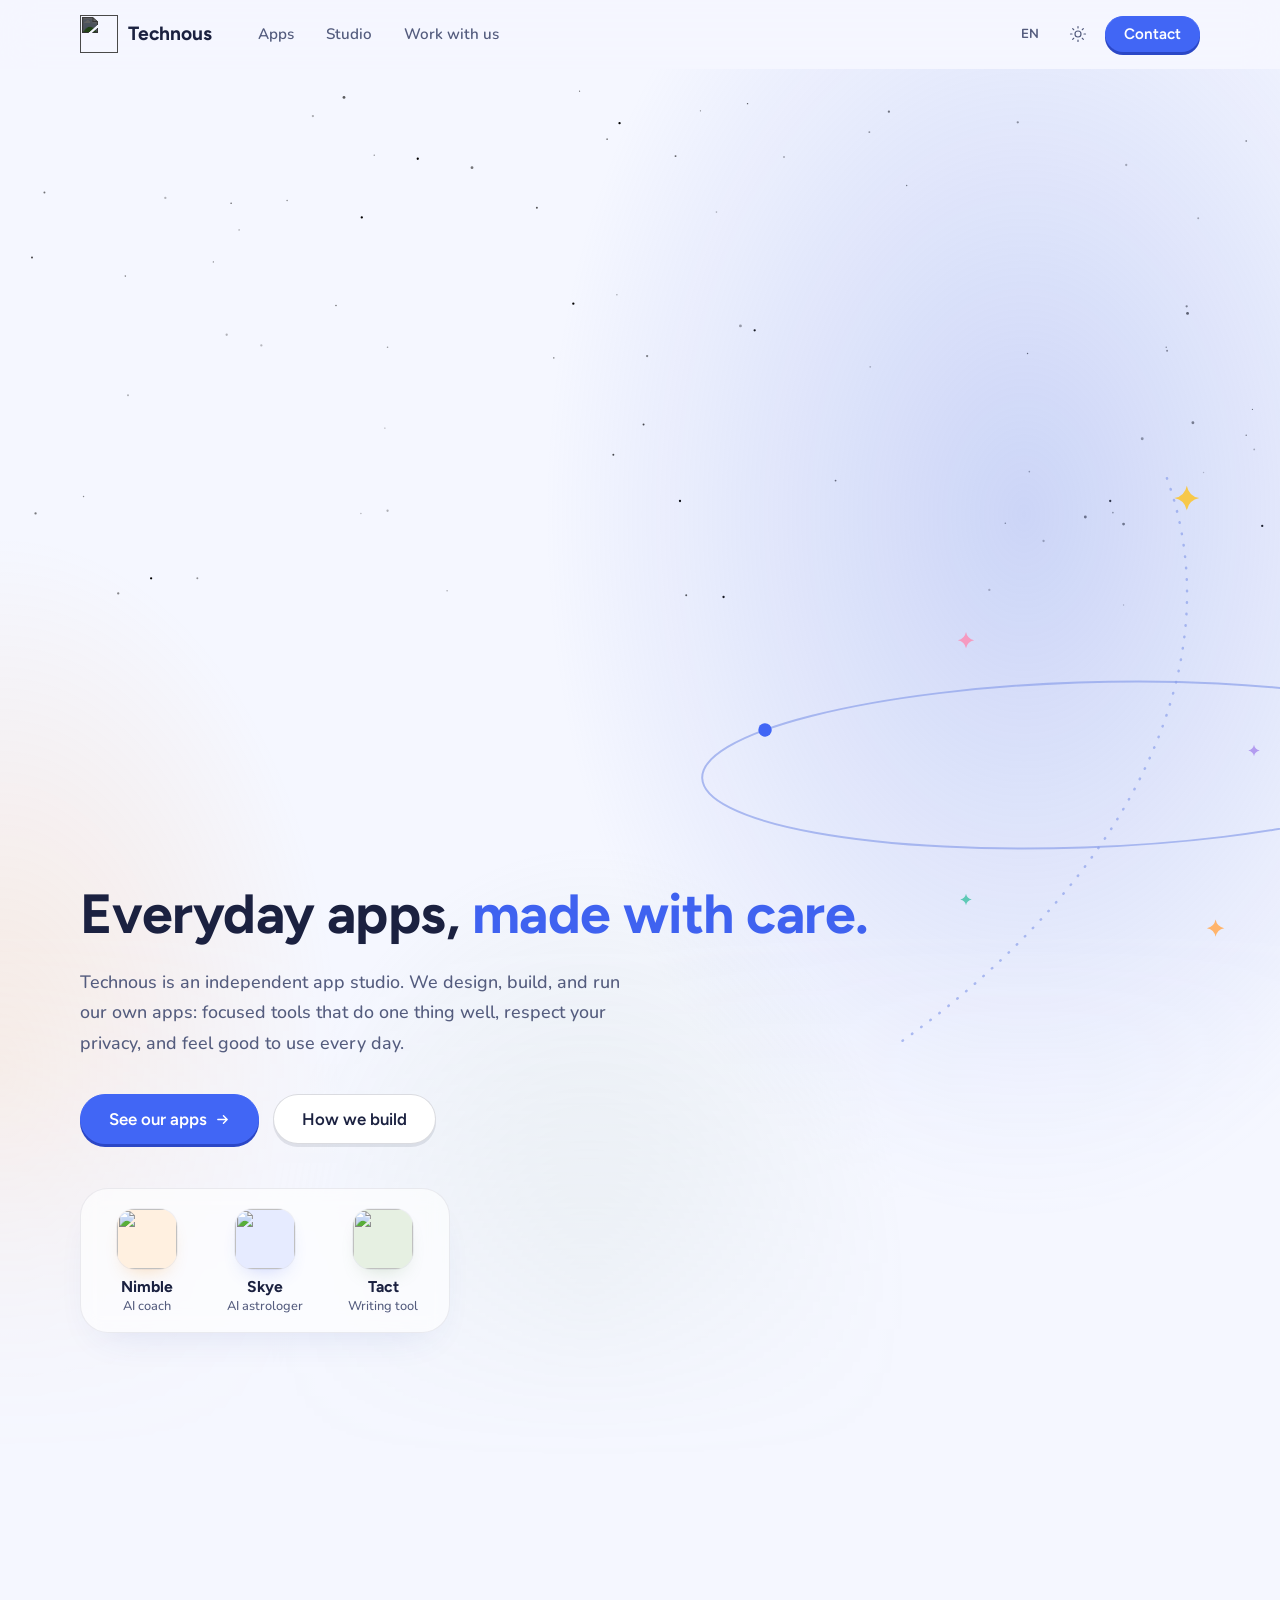
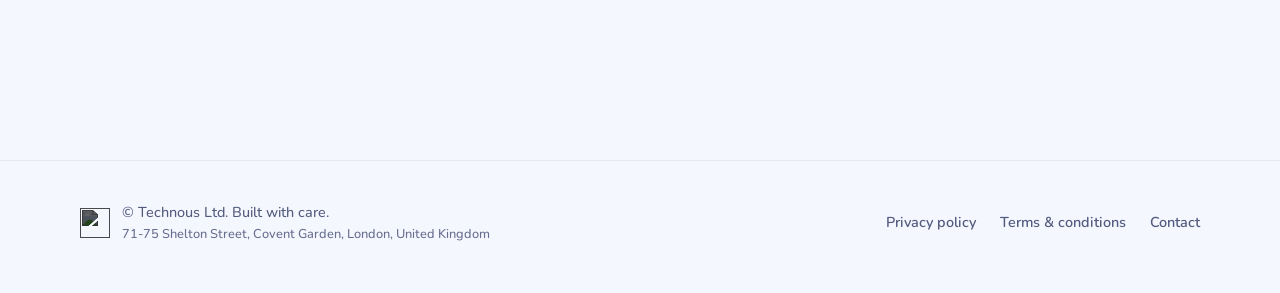
==== index.html @ ede32bae "version css and js links so browsers fetch new files" ====
<!doctype html>
<html lang="en">

<head>
  <meta charset="UTF-8">
  <meta name="viewport" content="width=device-width, initial-scale=1.0">
  <title>Technous · Independent app studio</title>
  <link rel="icon" type="image/png" href="assets/images/technous.png">
  <link rel="apple-touch-icon" href="assets/images/technous.png">

  <!-- SEO & Social Media -->
  <meta name="description" content="Technous is an independent app studio. We make Nimble, your morning coach, Tact, which helps you say it right, and Skye, your cosmic girl.">
  <meta name="theme-color" content="#f5f7ff" media="(prefers-color-scheme: light)">
  <meta name="theme-color" content="#0d1130" media="(prefers-color-scheme: dark)">
  <meta property="og:title" content="Technous · Independent app studio">
  <meta property="og:description" content="Technous is an independent app studio. We make Nimble, your morning coach, Tact, which helps you say it right, and Skye, your cosmic girl.">
  <meta property="og:image" content="https://technous.dev/assets/images/technous.png">
  <meta property="og:type" content="website">
  <meta name="twitter:card" content="summary_large_image">
  <meta name="twitter:image" content="https://technous.dev/assets/images/technous.png">

  <link rel="preload" as="image" href="assets/images/technous-mark.png" fetchpriority="high">
  <link rel="preconnect" href="https://fonts.googleapis.com">
  <link rel="preconnect" href="https://fonts.gstatic.com" crossorigin>
  <link href="https://fonts.googleapis.com/css2?family=Figtree:wght@500..700&family=Nunito:wght@400..800&display=swap" rel="stylesheet">
  <link rel="stylesheet" href="assets/css/styles.css?v=20261104-7">
  <script>
    // Apply a saved theme before paint so the page never flashes the wrong colours
    try { var t = localStorage.getItem('theme'); if (t) document.documentElement.setAttribute('data-theme', t); } catch (e) { }
  </script>
  <script type="application/ld+json">
  {
    "@context": "https://schema.org",
    "@type": "Organization",
    "name": "Technous",
    "url": "https://technous.dev",
    "logo": "https://technous.dev/assets/images/technous.png"
  }
  </script>
</head>

<body class="sky">
  <nav>
    <div class="nav-container">
      <a class="logo" href="/">
        <div class="logo-wrapper">
          <img src="assets/images/technous-mark.png" alt="" class="logo-mark-img" fetchpriority="high">
        </div> Technous
      </a>
      <ul class="nav-links">
        <li><a href="#apps" data-i18n="nav.apps">Apps</a></li>
        <li><a href="#studio" data-i18n="nav.studio">Studio</a></li>
        <li><a href="#work" data-i18n="nav.work">Work with us</a></li>
        <li class="mobile-only">
          <div class="lang-options" role="radiogroup" aria-label="Language">
            <button type="button" role="radio" aria-checked="false" data-lang="en">EN</button>
            <button type="button" role="radio" aria-checked="false" data-lang="tr">TR</button>
            <button type="button" role="radio" aria-checked="false" data-lang="de">DE</button>
          </div>
        </li>
        <li class="mobile-only"><a class="button primary" href="contact.html" data-i18n="nav.contact">Contact</a></li>
      </ul>
      <div class="nav-actions">
        <div class="lang-switch">
          <button class="lang-trigger" type="button" aria-haspopup="true" aria-expanded="false" aria-label="Change language">
            <span class="lang-current">EN</span>
          </button>
          <div class="lang-menu" role="radiogroup" aria-label="Language" hidden>
            <button type="button" role="radio" aria-checked="false" data-lang="en">English</button>
            <button type="button" role="radio" aria-checked="false" data-lang="tr">Türkçe</button>
            <button type="button" role="radio" aria-checked="false" data-lang="de">Deutsch</button>
          </div>
        </div>
        <button class="theme-toggle" type="button" aria-label="Switch between light and dark theme">
          <svg class="icon-sun" viewBox="0 0 24 24" fill="none" stroke="currentColor" stroke-width="1.6"
            stroke-linecap="round" stroke-linejoin="round" aria-hidden="true">
            <circle cx="12" cy="12" r="4"></circle>
            <path d="M12 2v2M12 20v2M4.9 4.9l1.4 1.4M17.7 17.7l1.4 1.4M2 12h2M20 12h2M4.9 19.1l1.4-1.4M17.7 6.3l1.4-1.4">
            </path>
          </svg>
          <svg class="icon-moon" viewBox="0 0 24 24" fill="none" stroke="currentColor" stroke-width="1.6"
            stroke-linecap="round" stroke-linejoin="round" aria-hidden="true">
            <path d="M20 14.5A8.5 8.5 0 0 1 9.5 4a7 7 0 1 0 10.5 10.5z"></path>
          </svg>
        </button>
        <a class="button primary" href="contact.html" data-i18n="nav.contact">Contact</a>
      </div>
      <button class="menu-toggle" aria-label="Toggle menu" aria-expanded="false">
        <span></span>
        <span></span>
        <span></span>
      </button>
    </div>
  </nav>

  <main>
    <section class="hero">
      <div class="hero-bg" aria-hidden="true"></div>
      <svg class="hero-stars" viewBox="0 0 1440 760" preserveAspectRatio="xMidYMid slice" aria-hidden="true">
        <circle class="tw" cx="470" cy="101" r="1.3" style="animation-delay: -4.9s"></circle>
        <circle cx="144" cy="367" r="1.1" opacity="0.29"></circle>
        <circle cx="604" cy="156" r="1.1" opacity="0.66"></circle>
        <circle cx="186" cy="145" r="1.3" opacity="0.28"></circle>
        <circle class="warm" cx="841" cy="39" r="0.8" opacity="0.68"></circle>
        <circle cx="421" cy="97" r="0.7" opacity="0.53"></circle>
        <circle cx="978" cy="71" r="1.1" opacity="0.44"></circle>
        <circle cx="788" cy="47" r="0.7" opacity="0.5"></circle>
        <circle class="tw" cx="765" cy="486" r="1.3" style="animation-delay: -2.7s"></circle>
        <circle cx="436" cy="497" r="1.3" opacity="0.29"></circle>
        <circle cx="436" cy="313" r="0.9" opacity="0.39"></circle>
        <circle class="cool" cx="1402" cy="81" r="1" opacity="0.42"></circle>
        <circle class="warm" cx="1335" cy="267" r="1.3" opacity="0.53"></circle>
        <circle cx="1131" cy="511" r="0.9" opacity="0.55"></circle>
        <circle class="cool" cx="833" cy="289" r="1.6" opacity="0.38"></circle>
        <circle cx="1000" cy="48" r="1.3" opacity="0.57"></circle>
        <circle class="tw" cx="1420" cy="514" r="1.3" style="animation-delay: -5.3s"></circle>
        <circle class="cool" cx="503" cy="587" r="0.9" opacity="0.31"></circle>
        <circle cx="94" cy="481" r="0.8" opacity="0.45"></circle>
        <circle cx="1312" cy="313" r="0.8" opacity="0.52"></circle>
        <circle cx="1264" cy="512" r="1.6" opacity="0.6"></circle>
        <circle cx="1411" cy="428" r="1" opacity="0.33"></circle>
        <circle class="warm" cx="260" cy="151" r="0.8" opacity="0.67"></circle>
        <circle cx="269" cy="181" r="0.8" opacity="0.43"></circle>
        <circle class="tw" cx="814" cy="594" r="1.3" style="animation-delay: -5.7s"></circle>
        <circle cx="940" cy="463" r="1" opacity="0.64"></circle>
        <circle cx="1252" cy="499" r="1" opacity="0.45"></circle>
        <circle class="warm" cx="694" cy="254" r="0.8" opacity="0.35"></circle>
        <circle class="cool" cx="240" cy="217" r="0.7" opacity="0.53"></circle>
        <circle class="warm" cx="772" cy="592" r="1.1" opacity="0.69"></circle>
        <circle cx="882" cy="99" r="0.9" opacity="0.55"></circle>
        <circle cx="683" cy="79" r="1" opacity="0.48"></circle>
        <circle class="tw" cx="697" cy="61" r="1.3" style="animation-delay: -4.4s"></circle>
        <circle class="warm" cx="690" cy="434" r="1.1" opacity="0.73"></circle>
        <circle cx="760" cy="98" r="1.1" opacity="0.63"></circle>
        <circle cx="433" cy="404" r="0.7" opacity="0.38"></circle>
        <circle cx="531" cy="111" r="1.6" opacity="0.52"></circle>
        <circle cx="724" cy="400" r="1.1" opacity="0.74"></circle>
        <circle cx="1221" cy="504" r="1.6" opacity="0.65"></circle>
        <circle class="warm" cx="294" cy="311" r="1.3" opacity="0.26"></circle>
        <circle class="tw" cx="407" cy="167" r="1.3" style="animation-delay: -2.1s"></circle>
        <circle cx="1158" cy="453" r="0.9" opacity="0.43"></circle>
        <circle cx="323" cy="148" r="0.8" opacity="0.49"></circle>
        <circle cx="1409" cy="383" r="0.7" opacity="0.58"></circle>
        <circle class="cool" cx="1145" cy="60" r="1.3" opacity="0.44"></circle>
        <circle cx="1020" cy="131" r="0.8" opacity="0.57"></circle>
        <circle cx="133" cy="590" r="1.3" opacity="0.45"></circle>
        <circle cx="1354" cy="454" r="0.8" opacity="0.26"></circle>
        <circle class="tw" cx="849" cy="294" r="1.3" style="animation-delay: -5.0s"></circle>
        <circle class="cool" cx="1402" cy="412" r="0.9" opacity="0.52"></circle>
        <circle cx="40" cy="500" r="1.3" opacity="0.51"></circle>
        <circle cx="1336" cy="275" r="1.6" opacity="0.69"></circle>
        <circle cx="50" cy="139" r="1.1" opacity="0.54"></circle>
        <circle class="warm" cx="378" cy="266" r="0.8" opacity="0.62"></circle>
        <circle cx="1285" cy="416" r="1.6" opacity="0.46"></circle>
        <circle class="cool" cx="1313" cy="317" r="1.1" opacity="0.51"></circle>
        <circle class="tw" cx="1249" cy="486" r="1.3" style="animation-delay: -4.8s"></circle>
        <circle class="cool" cx="255" cy="299" r="1.3" opacity="0.28"></circle>
        <circle cx="979" cy="335" r="1" opacity="0.3"></circle>
        <circle class="warm" cx="806" cy="161" r="0.9" opacity="0.3"></circle>
        <circle cx="652" cy="25" r="0.7" opacity="0.56"></circle>
        <circle cx="728" cy="323" r="1.3" opacity="0.5"></circle>
        <circle cx="1156" cy="320" r="0.8" opacity="0.69"></circle>
        <circle cx="1348" cy="168" r="1.1" opacity="0.35"></circle>
        <circle class="tw" cx="645" cy="264" r="1.3" style="animation-delay: -0.4s"></circle>
        <circle cx="352" cy="53" r="1.3" opacity="0.31"></circle>
        <circle cx="1113" cy="586" r="1.3" opacity="0.32"></circle>
        <circle cx="1264" cy="603" r="0.8" opacity="0.3"></circle>
        <circle cx="1267" cy="108" r="1.3" opacity="0.33"></circle>
        <circle cx="623" cy="325" r="0.9" opacity="0.43"></circle>
        <circle cx="141" cy="233" r="0.9" opacity="0.47"></circle>
        <circle cx="36" cy="212" r="1.1" opacity="0.73"></circle>
        <circle class="tw" cx="170" cy="573" r="1.3" style="animation-delay: -0.6s"></circle>
        <circle cx="387" cy="32" r="1.6" opacity="0.63"></circle>
        <circle cx="1174" cy="531" r="1.3" opacity="0.38"></circle>
        <circle cx="222" cy="573" r="1.1" opacity="0.41"></circle>
        <circle cx="406" cy="500" r="0.8" opacity="0.29"></circle>
        <circle cx="1342" cy="398" r="1.6" opacity="0.55"></circle>
      </svg>
      <svg class="hero-orbits" viewBox="0 0 800 600" aria-hidden="true">
        <g transform="rotate(-2 420 300)">
          <path id="orbit" d="M 25 300 A 395 86 0 1 0 815 300 A 395 86 0 1 0 25 300" opacity="0.7"></path>
          <circle r="9">
            <animateMotion dur="26s" begin="-10s" repeatCount="indefinite" rotate="auto">
              <mpath href="#orbit"></mpath>
            </animateMotion>
          </circle>
          <circle r="7">
            <animateMotion dur="26s" begin="-23s" repeatCount="indefinite">
              <mpath href="#orbit"></mpath>
            </animateMotion>
          </circle>
        </g>
        <path class="orbit-arc" d="M 505 -10 C 585 190, 470 420, 230 590" opacity="0.7"></path>
        <path class="sparkle yellow" transform="translate(530 22) scale(1.3)"
          d="M0 -10Q1.6 -1.6 10 0Q1.6 1.6 0 10Q-1.6 1.6 -10 0Q-1.6 -1.6 0 -10Z"></path>
        <path class="sparkle peach" transform="translate(560 470) scale(0.9)"
          d="M0 -10Q1.6 -1.6 10 0Q1.6 1.6 0 10Q-1.6 1.6 -10 0Q-1.6 -1.6 0 -10Z"></path>
        <path class="sparkle mint" transform="translate(300 440) scale(0.6)"
          d="M0 -10Q1.6 -1.6 10 0Q1.6 1.6 0 10Q-1.6 1.6 -10 0Q-1.6 -1.6 0 -10Z"></path>
        <path class="sparkle pink" transform="translate(300 170) scale(0.85)"
          d="M0 -10Q1.6 -1.6 10 0Q1.6 1.6 0 10Q-1.6 1.6 -10 0Q-1.6 -1.6 0 -10Z"></path>
        <path class="sparkle lilac" transform="translate(600 285) scale(0.6)"
          d="M0 -10Q1.6 -1.6 10 0Q1.6 1.6 0 10Q-1.6 1.6 -10 0Q-1.6 -1.6 0 -10Z"></path>
      </svg>
      <div class="hero-inner">
        <h1 data-i18n="hero.title" data-i18n-html>Everyday apps, <em>made with care.</em></h1>
        <p class="hero-description" data-i18n="hero.desc">Technous is an independent app studio. We design, build, and run our own apps:
          focused tools that do one thing well, respect your privacy, and feel good to use every day.</p>
        <div class="cta-buttons">
          <a class="button primary large" href="#apps"><span data-i18n="hero.apps">See our apps</span>
            <svg class="arrow" viewBox="0 0 16 16" fill="none" stroke="currentColor" stroke-width="1.5"
              stroke-linecap="round" stroke-linejoin="round" aria-hidden="true">
              <path d="M3 8h10M9 4l4 4-4 4"></path>
            </svg>
          </a>
          <a class="button secondary large" href="#studio" data-i18n="hero.studio">How we build</a>
        </div>
        <ul class="hero-apps" aria-label="Our apps">
          <li class="app-nimble">
            <a href="https://nimbleapp.co" target="_blank" rel="noopener">
              <img src="assets/images/nimble-logo.png" alt="" width="60" height="60">
              <span><strong>Nimble</strong> <span data-i18n="hero.apps.nimble">AI coach</span></span>
            </a>
          </li>
          <li class="app-skye">
            <a href="https://skyeapp.co" target="_blank" rel="noopener">
              <img src="assets/images/skye-logo.png" alt="" width="60" height="60">
              <span><strong>Skye</strong> <span data-i18n="hero.apps.skye">AI astrologer</span></span>
            </a>
          </li>
          <li class="app-tact">
            <a href="https://tactapp.co" target="_blank" rel="noopener">
              <img src="assets/images/tact-logo.png" alt="" width="60" height="60">
              <span><strong>Tact</strong> <span data-i18n="hero.apps.tact">Writing tool</span></span>
            </a>
          </li>
        </ul>
      </div>
    </section>

    <section id="apps" class="section fade-in">
      <svg class="star sage" width="16" height="16" viewBox="-10 -10 20 20" style="top: 96px; right: 6%; --s: 24px;" aria-hidden="true"><path d="M0 -10Q1.6 -1.6 10 0Q1.6 1.6 0 10Q-1.6 1.6 -10 0Q-1.6 -1.6 0 -10Z"></path></svg>
      <svg class="star deep" width="16" height="16" viewBox="-10 -10 20 20" style="top: 150px; right: 13%; --s: 13px;" aria-hidden="true"><path d="M0 -10Q1.6 -1.6 10 0Q1.6 1.6 0 10Q-1.6 1.6 -10 0Q-1.6 -1.6 0 -10Z"></path></svg>
      <div class="section-header single">
        <div>
          <div class="badge" data-i18n="apps.badge">Our apps</div>
          <h2 data-i18n="apps.title">Apps we build and use every day</h2>
        </div>
      </div>
      <div class="product-grid">
        <article class="product app-nimble scale-in stagger-1">
          <div class="product-head">
            <img src="assets/images/nimble-logo.png" alt="Nimble logo" width="64" height="64">
            <div>
              <h3>Nimble</h3>
              <span data-i18n="products.nimble.tagline">Your morning coach</span>
            </div>
          </div>
          <p data-i18n="products.nimble.desc">Pick one of four characters, Mira, Arden, Vexo, or Kai, and wake up to their voice with a fresh message
            built around your mood, goals, and habits.</p>
          <div class="store-badges">
            <a class="store-btn" href="https://nimbleapp.co" target="_blank" rel="noopener"
              aria-label="Visit nimbleapp.co">
              <svg viewBox="0 0 24 24" fill="none" stroke="currentColor" stroke-width="1.6" stroke-linecap="round"
                stroke-linejoin="round" aria-hidden="true">
                <circle cx="12" cy="12" r="10"></circle>
                <line x1="2" y1="12" x2="22" y2="12"></line>
                <path d="M12 2a15.3 15.3 0 0 1 4 10 15.3 15.3 0 0 1-4 10 15.3 15.3 0 0 1-4-10 15.3 15.3 0 0 1 4-10z">
                </path>
              </svg>
              <span class="store-btn-label"><strong>nimbleapp.co</strong></span>
            </a>
            <span class="store-btn disabled" aria-label="Nimble on the App Store, coming soon">
              <svg viewBox="0 0 24 24" fill="currentColor" aria-hidden="true">
                <path
                  d="M17.05 20.28c-.98.95-2.05.8-3.08.35-1.09-.46-2.09-.48-3.24 0-1.44.62-2.2.44-3.06-.35C2.79 15.25 3.51 7.59 9.05 7.31c1.35.07 2.29.74 3.08.8 1.18-.24 2.31-.93 3.57-.84 1.51.12 2.65.72 3.4 1.8-3.12 1.87-2.38 5.98.48 7.13-.57 1.5-1.31 2.99-2.54 4.09l.01-.01zM12.03 7.25c-.15-2.23 1.66-4.07 3.74-4.25.29 2.58-2.34 4.5-3.74 4.25z" />
              </svg>
              <span class="store-btn-label"><strong>App Store</strong></span>
              <span class="soon-tag" data-i18n="products.soon">Soon</span>
            </span>
          </div>
        </article>
        <article class="product app-skye scale-in stagger-2">
          <div class="product-head">
            <img src="assets/images/skye-logo.png" alt="Skye logo" width="64" height="64">
            <div>
              <h3>Skye</h3>
              <span data-i18n="products.skye.tagline">Your cosmic girl</span>
            </div>
          </div>
          <p data-i18n="products.skye.desc">Chat with Skye about your birth chart, today's sky, and tarot, anytime. She reads your stars and
            talks with you like a friend.</p>
          <div class="store-badges">
            <a class="store-btn" href="https://skyeapp.co" target="_blank" rel="noopener" aria-label="Visit skyeapp.co">
              <svg viewBox="0 0 24 24" fill="none" stroke="currentColor" stroke-width="1.6" stroke-linecap="round"
                stroke-linejoin="round" aria-hidden="true">
                <circle cx="12" cy="12" r="10"></circle>
                <line x1="2" y1="12" x2="22" y2="12"></line>
                <path d="M12 2a15.3 15.3 0 0 1 4 10 15.3 15.3 0 0 1-4 10 15.3 15.3 0 0 1-4-10 15.3 15.3 0 0 1 4-10z">
                </path>
              </svg>
              <span class="store-btn-label"><strong>skyeapp.co</strong></span>
            </a>
            <span class="store-btn disabled" aria-label="Skye on the App Store, coming soon">
              <svg viewBox="0 0 24 24" fill="currentColor" aria-hidden="true">
                <path
                  d="M17.05 20.28c-.98.95-2.05.8-3.08.35-1.09-.46-2.09-.48-3.24 0-1.44.62-2.2.44-3.06-.35C2.79 15.25 3.51 7.59 9.05 7.31c1.35.07 2.29.74 3.08.8 1.18-.24 2.31-.93 3.57-.84 1.51.12 2.65.72 3.4 1.8-3.12 1.87-2.38 5.98.48 7.13-.57 1.5-1.31 2.99-2.54 4.09l.01-.01zM12.03 7.25c-.15-2.23 1.66-4.07 3.74-4.25.29 2.58-2.34 4.5-3.74 4.25z" />
              </svg>
              <span class="store-btn-label"><strong>App Store</strong></span>
              <span class="soon-tag" data-i18n="products.soon">Soon</span>
            </span>
            <span class="store-btn disabled" aria-label="Skye on Google Play, coming soon">
              <svg viewBox="0 0 24 24" fill="currentColor" aria-hidden="true">
                <path
                  d="M3.6 2.3c-.36.38-.6.96-.6 1.72v15.96c0 .76.24 1.34.6 1.72l.06.05L12.5 12 3.66 2.25l-.06.05zM16.34 15.83l-2.96-2.96 2.96-2.96 3.5 1.99c1 .57 1 1.51 0 2.08l-3.5 1.85zM12.5 12l-9-9.7L14.59 8.5 12.5 12zm0 0L14.59 15.5 3.5 21.7 12.5 12z" />
              </svg>
              <span class="store-btn-label"><strong>Google Play</strong></span>
              <span class="soon-tag" data-i18n="products.soon">Soon</span>
            </span>
          </div>
        </article>
        <article class="product app-tact scale-in stagger-3">
          <div class="product-head">
            <img src="assets/images/tact-logo.png" alt="Tact logo" width="64" height="64">
            <div>
              <h3>Tact</h3>
              <span data-i18n="products.tact.tagline">Say it right, every time</span>
            </div>
          </div>
          <p data-i18n="products.tact.desc">Tact gives your messages the perfect tone and helps your AI prompts work harder. Private by design, your
            words are never saved.</p>
          <div class="store-badges">
            <a class="store-btn" href="https://tactapp.co" target="_blank" rel="noopener" aria-label="Visit tactapp.co">
              <svg viewBox="0 0 24 24" fill="none" stroke="currentColor" stroke-width="1.6" stroke-linecap="round"
                stroke-linejoin="round" aria-hidden="true">
                <circle cx="12" cy="12" r="10"></circle>
                <line x1="2" y1="12" x2="22" y2="12"></line>
                <path d="M12 2a15.3 15.3 0 0 1 4 10 15.3 15.3 0 0 1-4 10 15.3 15.3 0 0 1-4-10 15.3 15.3 0 0 1 4-10z">
                </path>
              </svg>
              <span class="store-btn-label"><strong>tactapp.co</strong></span>
            </a>
            <a class="store-btn" href="https://apps.apple.com/app/tact-say-it-better/id6758528413" target="_blank"
              rel="noopener" aria-label="Download Tact on the App Store">
              <svg viewBox="0 0 24 24" fill="currentColor" aria-hidden="true">
                <path
                  d="M17.05 20.28c-.98.95-2.05.8-3.08.35-1.09-.46-2.09-.48-3.24 0-1.44.62-2.2.44-3.06-.35C2.79 15.25 3.51 7.59 9.05 7.31c1.35.07 2.29.74 3.08.8 1.18-.24 2.31-.93 3.57-.84 1.51.12 2.65.72 3.4 1.8-3.12 1.87-2.38 5.98.48 7.13-.57 1.5-1.31 2.99-2.54 4.09l.01-.01zM12.03 7.25c-.15-2.23 1.66-4.07 3.74-4.25.29 2.58-2.34 4.5-3.74 4.25z" />
              </svg>
              <span class="store-btn-label"><strong>App Store</strong></span>
            </a>
            <a class="store-btn" href="https://play.google.com/store/apps/details?id=com.tactapp.app" target="_blank"
              rel="noopener" aria-label="Get Tact on Google Play">
              <svg viewBox="0 0 24 24" fill="currentColor" aria-hidden="true">
                <path
                  d="M3.6 2.3c-.36.38-.6.96-.6 1.72v15.96c0 .76.24 1.34.6 1.72l.06.05L12.5 12 3.66 2.25l-.06.05zM16.34 15.83l-2.96-2.96 2.96-2.96 3.5 1.99c1 .57 1 1.51 0 2.08l-3.5 1.85zM12.5 12l-9-9.7L14.59 8.5 12.5 12zm0 0L14.59 15.5 3.5 21.7 12.5 12z" />
              </svg>
              <span class="store-btn-label"><strong>Google Play</strong></span>
            </a>
            <a class="store-btn" href="https://chromewebstore.google.com/detail/tact/mecnmfdknhkdnibgkaeolmiihfgcchml"
              target="_blank" rel="noopener" aria-label="Add Tact to Chrome from the Chrome Web Store">
              <svg viewBox="0 0 24 24" fill="none" stroke="currentColor" stroke-width="1.6" stroke-linecap="round"
                stroke-linejoin="round" aria-hidden="true">
                <circle cx="12" cy="12" r="10"></circle>
                <circle cx="12" cy="12" r="4"></circle>
                <line x1="12" y1="2" x2="12" y2="8"></line>
                <line x1="3.6" y1="17" x2="8.5" y2="14.2"></line>
                <line x1="20.4" y1="17" x2="15.5" y2="14.2"></line>
              </svg>
              <span class="store-btn-label"><strong>Chrome</strong></span>
            </a>
            <a class="store-btn" href="https://marketplace.visualstudio.com/items?itemName=tact.tact-ide"
              target="_blank" rel="noopener" aria-label="Install Tact for VS Code from the Visual Studio Marketplace">
              <svg viewBox="0 0 24 24" fill="none" stroke="currentColor" stroke-width="1.6" stroke-linecap="round"
                stroke-linejoin="round" aria-hidden="true">
                <path d="M3 3h7l8 9-8 9H3l8-9L3 3z"></path>
                <line x1="18" y1="3" x2="18" y2="21"></line>
              </svg>
              <span class="store-btn-label"><strong>VS Code</strong></span>
            </a>
          </div>
        </article>
      </div>
    </section>

    <section id="studio" class="section fade-in">
      <svg class="star pink" width="16" height="16" viewBox="-10 -10 20 20" style="top: 92px; left: 44%; --s: 15px;" aria-hidden="true"><path d="M0 -10Q1.6 -1.6 10 0Q1.6 1.6 0 10Q-1.6 1.6 -10 0Q-1.6 -1.6 0 -10Z"></path></svg>
      <div class="section-header">
        <div>
          <div class="badge" data-i18n="studio.badge">Studio</div>
          <h2 data-i18n="studio.title">How we make apps</h2>
        </div>
        <p class="muted" data-i18n="studio.desc">We're a small, senior team building products we want to use ourselves. A few rules we
          don't bend:</p>
      </div>
      <div class="principles">
      <div class="feature scale-in stagger-1">
        <div class="icon">
          <svg viewBox="0 0 24 24" fill="none" stroke="currentColor" stroke-width="1.4" stroke-linecap="round"
            stroke-linejoin="round" aria-hidden="true">
            <circle cx="12" cy="12" r="3.8"></circle>
            <path d="M12 3v2M12 19v2M3 12h2M19 12h2M5.6 5.6l1.4 1.4M17 17l1.4 1.4M5.6 18.4 7 17M17 7l1.4-1.4"></path>
          </svg>
        </div>
        <h3 data-i18n="studio.1.title">Made for everyday moments</h3>
        <p data-i18n="studio.1.desc">Waking up, writing a message, checking your stars. We build for the small moments that happen every day.</p>
      </div>
      <div class="feature scale-in stagger-2">
        <div class="icon">
          <svg viewBox="0 0 24 24" fill="none" stroke="currentColor" stroke-width="1.4" stroke-linecap="round"
            stroke-linejoin="round" aria-hidden="true">
            <path d="M12 3 4.5 6v5.5c0 4.6 3.2 8.2 7.5 9.5 4.3-1.3 7.5-4.9 7.5-9.5V6L12 3z"></path>
            <path d="m9.5 12 1.8 1.8 3.4-3.6"></path>
          </svg>
        </div>
        <h3 data-i18n="studio.2.title">Private by design</h3>
        <p data-i18n="studio.2.desc">We collect only what an app needs to work, and we say plainly what that is.</p>
      </div>
      <div class="feature scale-in stagger-3">
        <div class="icon">
          <svg viewBox="0 0 24 24" fill="none" stroke="currentColor" stroke-width="1.4" stroke-linecap="round"
            stroke-linejoin="round" aria-hidden="true">
            <path d="M12 3v3M12 18v3M3 12h3M18 12h3"></path>
            <path d="M12 8.5 13.2 10.8 15.5 12 13.2 13.2 12 15.5 10.8 13.2 8.5 12 10.8 10.8z"></path>
          </svg>
        </div>
        <h3 data-i18n="studio.3.title">Sweat the details</h3>
        <p data-i18n="studio.3.desc">Motion, sound, and words tuned until they feel right, on every screen and in every language.</p>
      </div>
      <div class="feature scale-in stagger-4">
        <div class="icon">
          <svg viewBox="0 0 24 24" fill="none" stroke="currentColor" stroke-width="1.4" stroke-linecap="round"
            stroke-linejoin="round" aria-hidden="true">
            <path d="M20 11a8 8 0 1 0-2.3 5.7"></path>
            <path d="M20 5v6h-6"></path>
          </svg>
        </div>
        <h3 data-i18n="studio.4.title">Here for the long run</h3>
        <p data-i18n="studio.4.desc">We run what we ship. Updates, support, and fixes keep coming long after launch day.</p>
      </div>
      </div>
    </section>

    <section id="work" class="cta-band fade-in">
      <svg class="star yellow" width="16" height="16" viewBox="-10 -10 20 20" style="top: 44px; right: 52px; --s: 20px;" aria-hidden="true"><path d="M0 -10Q1.6 -1.6 10 0Q1.6 1.6 0 10Q-1.6 1.6 -10 0Q-1.6 -1.6 0 -10Z"></path></svg>
      <div class="cta-inner">
        <div>
          <div class="badge" data-i18n="work.badge">Work with us</div>
          <h2 data-i18n="work.title">We also partner on select projects</h2>
          <p class="muted" data-i18n="work.desc">Now and then we team up with companies building something we believe in, bringing the
            same product engineering, discovery, and cloud experience behind our own apps.</p>
          <div class="cta-buttons">
            <a class="button primary large" href="contact.html"><span data-i18n="work.reach">Tell us about it</span>
              <svg class="arrow" viewBox="0 0 16 16" fill="none" stroke="currentColor" stroke-width="1.5"
                stroke-linecap="round" stroke-linejoin="round" aria-hidden="true">
                <path d="M3 8h10M9 4l4 4-4 4"></path>
              </svg>
            </a>
          </div>
        </div>
        <div class="cta-image">
          <img src="assets/images/focused-dev.svg" alt="" loading="lazy">
        </div>
      </div>
    </section>
  </main>

  <footer>
    <div class="footer-inner">
      <div class="footer-brand">
        <div class="logo-wrapper">
          <img src="assets/images/technous-mark.png" alt="" class="logo-mark-img" loading="lazy">
        </div>
        <div>
          <span>© <span id="year"></span> <span data-i18n="footer.tagline">Technous Ltd. Built with care.</span></span>
          <span class="footer-address">71-75 Shelton Street, Covent Garden, London, United Kingdom</span>
        </div>
      </div>
      <ul class="footer-links">
        <li><a href="privacy.html" data-i18n="footer.privacy">Privacy policy</a></li>
        <li><a href="terms.html" data-i18n="footer.terms">Terms &amp; conditions</a></li>
        <li><a href="contact.html" data-i18n="footer.contact">Contact</a></li>
      </ul>
    </div>
  </footer>

  <script src="assets/js/i18n.js?v=20261104-3"></script>
  <script src="assets/js/site.js"></script>
</body>

</html>
---- assets/css/styles.css ----
/* ============================================================
   Technous — stylesheet
   Sky-white ground, friendly type, soft squishy shapes.
   Each app keeps its own colour: Nimble peach, Skye periwinkle, Tact sage.
   ============================================================ */

:root {
  --bg: #f5f7ff;
  --bg-elev: #ffffff;
  --band-bg: #e9edff;
  --line: rgba(27, 33, 64, 0.08);
  --line-strong: rgba(27, 33, 64, 0.16);
  --hover-bg: rgba(65, 102, 245, 0.07);
  --text: #1b2140;
  --muted: #545c7e;
  --faint: #676e8e;
  --soft-blue: #8ea2eb;
  --deep-blue: #4166f5;
  --ink-blue: #16255a;
  --accent: #3f62f0;
  --peach: #ffb46b;
  --sage: #8fbb86;
  --yellow: #f7c84a;
  --pink: #f59ac0;
  --lilac: #b39cf0;
  --mint: #5ec9b6;
  --btn-bg: #4166f5;
  --btn-bg-hover: #3557e8;
  --btn-lip: #2b47c6;
  --btn-text: #ffffff;
  --btn-2-bg: #ffffff;
  --chip-bg: #ffffff;
  --btn-2-lip: rgba(27, 33, 64, 0.1);
  --nav-bg: rgba(245, 247, 255, 0.78);
  --nav-bg-scrolled: rgba(245, 247, 255, 0.92);
  --shadow: rgba(52, 72, 160, 0.16);
  --logo-filter: brightness(0.38);
  --icon-filter: none;
  --hero-wash-1: rgba(142, 162, 235, 0.4);
  --hero-wash-2: rgba(255, 180, 107, 0.2);
  --hero-wash-3: rgba(151, 179, 147, 0.2);
  --band-wash: rgba(142, 162, 235, 0.45);
  --selection: rgba(142, 162, 235, 0.4);

  /* App colours: card ground and the readable ink on it */
  --nimble-tint: #fff0e0;
  --nimble-ink: #9a5100;
  --skye-tint: #e9edff;
  --skye-ink: #2d48c2;
  --tact-tint: #e8f1e5;
  --tact-ink: #42613c;

  --font-display: 'Figtree', 'Nunito', system-ui, -apple-system, sans-serif;
  --font-body: 'Nunito', system-ui, -apple-system, BlinkMacSystemFont, 'Segoe UI', sans-serif;
  --container: 1200px;
  --gutter: 40px;
  --radius-sm: 12px;
  --radius: 18px;
  --radius-lg: 28px;
  --radius-xl: 36px;
  --ease: cubic-bezier(0.4, 0, 0.2, 1);
  --bounce: cubic-bezier(0.34, 1.56, 0.64, 1);
  --transition: 220ms var(--ease);
  --transition-fast: 140ms var(--ease);
  font-family: var(--font-body);
  color-scheme: light dark;
}

/* Night-sky palette: follows the system unless the visitor picked a theme */
@media (prefers-color-scheme: dark) {
  :root:not([data-theme="light"]) {
    --bg: #0d1130;
    --bg-elev: #161b40;
    --band-bg: #141a42;
    --line: rgba(255, 255, 255, 0.08);
    --line-strong: rgba(255, 255, 255, 0.16);
    --hover-bg: rgba(142, 162, 235, 0.12);
    --text: #eef1ff;
    --muted: #a6adcf;
    --faint: #7a82a8;
    --accent: #93a6ff;
    --btn-bg: #4166f5;
    --btn-bg-hover: #3557e8;
    --btn-lip: #2f49c4;
    --btn-text: #ffffff;
    --btn-2-bg: #1d2350;
    --chip-bg: rgba(255, 255, 255, 0.08);
    --btn-2-lip: rgba(0, 0, 0, 0.35);
    --nav-bg: rgba(13, 17, 48, 0.74);
    --nav-bg-scrolled: rgba(13, 17, 48, 0.9);
    --shadow: rgba(0, 0, 0, 0.45);
    --logo-filter: brightness(1.7);
    --icon-filter: invert(1);
    --hero-wash-1: rgba(65, 102, 245, 0.34);
    --hero-wash-2: rgba(255, 150, 90, 0.1);
    --hero-wash-3: rgba(120, 90, 220, 0.18);
    --band-wash: rgba(65, 102, 245, 0.3);
    --selection: rgba(142, 162, 235, 0.35);
    --nimble-tint: #2a2240;
    --nimble-ink: #ffb767;
    --skye-tint: #1d2557;
    --skye-ink: #a9b8ff;
    --tact-tint: #1c2a3e;
    --tact-ink: #a9cda2;
  }
}

:root[data-theme="dark"] {
  --bg: #0d1130;
  --bg-elev: #161b40;
  --band-bg: #141a42;
  --line: rgba(255, 255, 255, 0.08);
  --line-strong: rgba(255, 255, 255, 0.16);
  --hover-bg: rgba(142, 162, 235, 0.12);
  --text: #eef1ff;
  --muted: #a6adcf;
  --faint: #7a82a8;
  --accent: #93a6ff;
  --btn-bg: #4166f5;
  --btn-bg-hover: #3557e8;
  --btn-lip: #2f49c4;
  --btn-text: #ffffff;
  --btn-2-bg: #1d2350;
  --chip-bg: rgba(255, 255, 255, 0.08);
  --btn-2-lip: rgba(0, 0, 0, 0.35);
  --nav-bg: rgba(13, 17, 48, 0.74);
  --nav-bg-scrolled: rgba(13, 17, 48, 0.9);
  --shadow: rgba(0, 0, 0, 0.45);
  --logo-filter: brightness(1.7);
  --icon-filter: invert(1);
  --hero-wash-1: rgba(65, 102, 245, 0.34);
  --hero-wash-2: rgba(255, 150, 90, 0.1);
  --hero-wash-3: rgba(120, 90, 220, 0.18);
  --band-wash: rgba(65, 102, 245, 0.3);
  --selection: rgba(142, 162, 235, 0.35);
  --nimble-tint: #2a2240;
  --nimble-ink: #ffb767;
  --skye-tint: #1d2557;
  --skye-ink: #a9b8ff;
  --tact-tint: #1c2a3e;
  --tact-ink: #a9cda2;
}

/* Per-app colour hooks, used by the hero dock and the app cards */
.app-nimble {
  --app-tile: #fff0e0;
  --app-tint: var(--nimble-tint);
  --app-ink: var(--nimble-ink);
  --app-glow: rgba(227, 122, 11, 0.3);
}

.app-skye {
  --app-tile: #e6ebff;
  --app-tint: var(--skye-tint);
  --app-ink: var(--skye-ink);
  --app-glow: rgba(65, 102, 245, 0.3);
}

.app-tact {
  --app-tile: #e6f0e2;
  --app-tint: var(--tact-tint);
  --app-ink: var(--tact-ink);
  --app-glow: rgba(110, 150, 104, 0.32);
}

* {
  box-sizing: border-box;
}

html {
  scroll-behavior: smooth;
  -webkit-font-smoothing: antialiased;
  -moz-osx-font-smoothing: grayscale;
  text-rendering: optimizeLegibility;
}

section[id] {
  scroll-margin-top: 68px;
}

body {
  margin: 0;
  background: var(--bg);
  color: var(--text);
  min-height: 100vh;
  line-height: 1.6;
  font-size: 16px;
  font-weight: 500;
  overflow-x: hidden;
}

h1,
h2,
h3,
h4 {
  font-family: var(--font-display);
  font-weight: 700;
  text-wrap: balance;
}

::selection {
  background: var(--selection);
  color: var(--text);
}

a {
  color: inherit;
}

a:focus-visible,
button:focus-visible,
input:focus-visible,
textarea:focus-visible {
  outline: 2.5px solid var(--accent);
  outline-offset: 3px;
}

/* Icons are black stroke SVGs */
.icon img,
.pill img,
.icon-circle img {
  opacity: 0.8;
  filter: var(--icon-filter);
}

.button img {
  filter: invert(1);
}

/* Give the illustrations a soft plate on dark ground */
.cta-image img,
.contact-header-image img {
  transition: opacity var(--transition);
}

:root[data-theme="dark"] .cta-image img,
:root[data-theme="dark"] .contact-header-image img {
  opacity: 0.92;
}

/* ------------------------------------------------------------
   Layout primitives
   ------------------------------------------------------------ */

.container {
  max-width: var(--container);
  margin: 0 auto;
  padding-inline: var(--gutter);
}

.section {
  position: relative;
  width: min(100% - var(--gutter) * 2, var(--container) - var(--gutter) * 2);
  margin: 0 auto;
  padding: 96px 0;
}

/* Little stars in the app colours, placed in empty corners of a section */
.star {
  position: absolute;
  width: var(--s, 16px);
  height: var(--s, 16px);
  fill: var(--soft-blue);
  pointer-events: none;
}

/* Star colours, shared by the hero sparkles and the section stars */
.star.peach,
.hero-orbits .sparkle.peach {
  fill: var(--peach);
}

.star.sage,
.hero-orbits .sparkle.sage {
  fill: var(--sage);
}

.star.deep,
.hero-orbits .sparkle.deep {
  fill: var(--deep-blue);
}

.star.yellow,
.hero-orbits .sparkle.yellow {
  fill: var(--yellow);
}

.star.pink,
.hero-orbits .sparkle.pink {
  fill: var(--pink);
}

.star.lilac,
.hero-orbits .sparkle.lilac {
  fill: var(--lilac);
}

.star.mint,
.hero-orbits .sparkle.mint {
  fill: var(--mint);
}

.section h2 {
  font-size: clamp(1.9rem, 3vw, 2.5rem);
  letter-spacing: -0.01em;
  line-height: 1.15;
  margin: 0 0 16px;
  max-width: 22ch;
}

.section .muted,
.muted {
  color: var(--muted);
  font-size: 1.04rem;
  line-height: 1.7;
  max-width: 56ch;
  margin: 0;
}

.section-header {
  display: grid;
  grid-template-columns: minmax(0, 1.1fr) minmax(0, 1fr);
  gap: 48px;
  align-items: end;
  margin-bottom: 56px;
}

.section-header .muted {
  padding-bottom: 6px;
}

.section-header.single {
  grid-template-columns: 1fr;
}

.section-header.single h2 {
  max-width: none;
}

/* Small label pill */
.badge {
  display: inline-block;
  font-size: 0.82rem;
  font-weight: 700;
  color: var(--accent);
  background: var(--hover-bg);
  border-radius: 999px;
  padding: 5px 14px;
  margin-bottom: 18px;
}

.badge.blue {
  color: var(--accent);
}

/* ------------------------------------------------------------
   Navigation
   ------------------------------------------------------------ */

nav {
  position: sticky;
  top: 0;
  z-index: 100;
  background: var(--nav-bg);
  backdrop-filter: blur(16px) saturate(160%);
  -webkit-backdrop-filter: blur(16px) saturate(160%);
  border-bottom: 1px solid transparent;
  transition: border-color var(--transition), background var(--transition);
}

nav.scrolled {
  border-bottom-color: var(--line);
  background: var(--nav-bg-scrolled);
}

.nav-container {
  max-width: var(--container);
  margin: 0 auto;
  padding: 0 var(--gutter);
  height: 68px;
  display: flex;
  align-items: center;
  gap: 32px;
}

.logo {
  display: inline-flex;
  align-items: center;
  gap: 10px;
  text-decoration: none;
  color: var(--text);
  font-family: var(--font-display);
  font-weight: 700;
  font-size: 1.2rem;
  flex-shrink: 0;
}

.logo-wrapper {
  width: 38px;
  height: 38px;
  display: grid;
  place-items: center;
  flex-shrink: 0;
}

.logo-mark-img {
  width: 100%;
  height: 100%;
  object-fit: contain;
  filter: var(--logo-filter);
  transition: transform 420ms var(--bounce);
}

.logo:hover .logo-mark-img {
  transform: rotate(-14deg) scale(1.06);
}

.nav-links {
  list-style: none;
  display: flex;
  gap: 4px;
  margin: 0;
  padding: 0;
  flex: 1;
}

.nav-links a {
  color: var(--muted);
  text-decoration: none;
  padding: 8px 14px;
  border-radius: 999px;
  font-size: 0.95rem;
  font-weight: 600;
  display: inline-flex;
  align-items: center;
  transition: color var(--transition-fast), background var(--transition-fast);
}

.nav-links a:hover,
.nav-links a:focus-visible,
.nav-links a.active {
  color: var(--text);
  background: var(--hover-bg);
}

.nav-links .mobile-only {
  display: none;
}

.nav-actions {
  display: flex;
  align-items: center;
  gap: 8px;
  margin-left: auto;
}

.nav-actions .button {
  padding: 8px 18px;
  font-size: 0.95rem;
}

.menu-toggle {
  display: none;
  flex-direction: column;
  gap: 5px;
  background: none;
  border: 0;
  cursor: pointer;
  padding: 10px;
  margin-left: auto;
  z-index: 1000;
}

.menu-toggle span {
  display: block;
  width: 22px;
  height: 2px;
  border-radius: 2px;
  background: var(--text);
  transition: transform var(--transition), opacity var(--transition);
}

/* ------------------------------------------------------------
   Buttons — soft pills with a little lip that presses down
   ------------------------------------------------------------ */

.button {
  display: inline-flex;
  align-items: center;
  justify-content: center;
  gap: 8px;
  padding: 11px 22px;
  border-radius: 999px;
  font-family: var(--font-display);
  font-size: 1rem;
  font-weight: 600;
  line-height: 1.2;
  text-decoration: none;
  cursor: pointer;
  border: 1.5px solid transparent;
  white-space: nowrap;
  transition: background var(--transition-fast), border-color var(--transition-fast), color var(--transition-fast),
    transform var(--transition-fast), box-shadow var(--transition-fast);
}

.button:active {
  transform: translateY(2px);
}

.button.primary {
  background: var(--btn-bg);
  color: var(--btn-text);
  border-color: var(--btn-bg);
  box-shadow: 0 3px 0 var(--btn-lip);
}

.button.primary:hover {
  background: var(--btn-bg-hover);
  border-color: var(--btn-bg-hover);
}

.button.primary:active {
  box-shadow: 0 1px 0 var(--btn-lip);
}

.button.secondary {
  background: var(--btn-2-bg);
  color: var(--text);
  border-color: var(--line-strong);
  box-shadow: 0 3px 0 var(--btn-2-lip);
}

.button.secondary:hover {
  border-color: var(--soft-blue);
}

.button.secondary:active {
  box-shadow: 0 1px 0 var(--btn-2-lip);
}

.button.accent {
  background: var(--deep-blue);
  color: #fff;
  border-color: var(--deep-blue);
}

.button.accent:hover {
  background: var(--accent);
  border-color: var(--accent);
}

/* Language switcher */
.lang-switch {
  position: relative;
}

.lang-trigger {
  height: 38px;
  min-width: 38px;
  padding: 0 10px;
  border-radius: 999px;
  border: 1px solid transparent;
  background: transparent;
  color: var(--muted);
  font: inherit;
  font-size: 0.82rem;
  font-weight: 700;
  letter-spacing: 0.04em;
  cursor: pointer;
  transition: color var(--transition-fast), background var(--transition-fast);
}

.lang-trigger:hover,
.lang-trigger[aria-expanded="true"] {
  color: var(--text);
  background: var(--hover-bg);
}

.lang-menu {
  position: absolute;
  top: calc(100% + 8px);
  right: 0;
  z-index: 20;
  display: flex;
  flex-direction: column;
  min-width: 132px;
  padding: 6px;
  border: 1px solid var(--line);
  border-radius: var(--radius);
  background: var(--bg-elev);
  box-shadow: 0 14px 32px -10px var(--shadow);
}

/* .lang-menu sets display:flex, which outranks the user-agent [hidden] rule,
   so the menu needs to opt back out explicitly when the JS closes it. */
.lang-menu[hidden] {
  display: none;
}

.lang-menu button {
  padding: 8px 12px;
  border: 0;
  border-radius: var(--radius-sm);
  background: transparent;
  color: var(--muted);
  font: inherit;
  font-size: 0.9rem;
  text-align: left;
  cursor: pointer;
  transition: color var(--transition-fast), background var(--transition-fast);
}

.lang-menu button:hover,
.lang-menu button:focus-visible {
  color: var(--text);
  background: var(--hover-bg);
}

.lang-menu button.is-active {
  color: var(--accent);
  font-weight: 700;
}

/* Inline language options inside the mobile nav */
.lang-options {
  display: flex;
  gap: 6px;
  width: 100%;
}

.lang-options button {
  flex: 1;
  padding: 10px 0;
  border: 1.5px solid var(--line-strong);
  border-radius: 999px;
  background: transparent;
  color: var(--muted);
  font: inherit;
  font-size: 0.82rem;
  font-weight: 700;
  letter-spacing: 0.04em;
  cursor: pointer;
  transition: color var(--transition-fast), background var(--transition-fast),
    border-color var(--transition-fast);
}

.lang-options button.is-active {
  color: var(--accent);
  border-color: var(--accent);
  background: var(--hover-bg);
}

/* Theme toggle */
.theme-toggle {
  width: 38px;
  height: 38px;
  border-radius: 999px;
  border: 1px solid transparent;
  background: transparent;
  color: var(--muted);
  cursor: pointer;
  display: inline-grid;
  place-items: center;
  padding: 0;
  transition: color var(--transition-fast), background var(--transition-fast);
}

.theme-toggle:hover {
  color: var(--text);
  background: var(--hover-bg);
}

.theme-toggle svg {
  width: 18px;
  height: 18px;
  transition: transform 420ms var(--bounce);
}

.theme-toggle:hover svg {
  transform: rotate(-20deg);
}

.theme-toggle .icon-moon {
  display: none;
}

:root[data-theme="dark"] .theme-toggle .icon-sun {
  display: none;
}

:root[data-theme="dark"] .theme-toggle .icon-moon {
  display: block;
}

@media (prefers-color-scheme: dark) {
  :root:not([data-theme="light"]) .theme-toggle .icon-sun {
    display: none;
  }

  :root:not([data-theme="light"]) .theme-toggle .icon-moon {
    display: block;
  }
}

.button .arrow {
  width: 15px;
  height: 15px;
  transition: transform var(--transition-fast);
}

.button:hover .arrow {
  transform: translateX(3px);
}

.button.large {
  padding: 14px 28px;
  font-size: 1.05rem;
}

.cta-buttons {
  display: flex;
  gap: 14px;
  flex-wrap: wrap;
  margin-top: 36px;
}

/* ------------------------------------------------------------
   Hero
   ------------------------------------------------------------ */

.hero {
  position: relative;
  overflow: hidden;
}

.hero-bg {
  position: absolute;
  inset: 0;
  pointer-events: none;
  background:
    radial-gradient(55% 75% at 80% 32%, var(--hero-wash-1), transparent 68%),
    radial-gradient(38% 55% at 0% 72%, var(--hero-wash-2), transparent 70%),
    radial-gradient(36% 46% at 46% 88%, var(--hero-wash-3), transparent 70%);
  /* Fade out at the bottom so the hero melts into the page instead of ending on an edge */
  -webkit-mask-image: linear-gradient(to bottom, #000 62%, transparent);
  mask-image: linear-gradient(to bottom, #000 62%, transparent);
}

.hero-orbits {
  position: absolute;
  right: -13%;
  top: 50%;
  width: min(60vw, 880px);
  height: auto;
  transform: translateY(-50%);
  pointer-events: none;
  opacity: 1;
}

.hero-orbits ellipse,
.hero-orbits path {
  fill: none;
  stroke: var(--soft-blue);
  stroke-width: 2;
  stroke-linecap: round;
  vector-effect: non-scaling-stroke;
}

/* The second line is a dotted trail, like the one behind Nimble's star */
.hero-orbits .orbit-arc {
  stroke-width: 2.5;
  stroke-dasharray: 0.5 11;
}

.hero-orbits circle {
  fill: var(--deep-blue);
}

.hero-orbits .sparkle {
  fill: var(--soft-blue);
  stroke: none;
}


.hero-inner {
  position: relative;
  max-width: var(--container);
  margin: 0 auto;
  padding: 132px var(--gutter) 128px;
}

.hero-inner h1 {
  font-size: clamp(2.4rem, 4.4vw, 3.45rem);
  color: var(--text);
  line-height: 1.08;
  letter-spacing: -0.01em;
  margin: 0 0 22px;
  opacity: 0;
  animation: rise-in 0.9s var(--ease) 0.05s forwards;
}

.hero-inner h1 em {
  font-style: normal;
  color: var(--accent);
}

.hero-description {
  color: var(--muted);
  font-size: 1.12rem;
  line-height: 1.7;
  max-width: 50ch;
  margin: 0;
  opacity: 0;
  animation: rise-in 0.9s var(--ease) 0.2s forwards;
}

.hero .cta-buttons {
  opacity: 0;
  animation: rise-in 0.9s var(--ease) 0.35s forwards;
}

/* App dock under the hero buttons: three app icons, like a phone home screen */
.hero-apps {
  display: inline-flex;
  gap: 6px;
  list-style: none;
  margin: 44px 0 0;
  padding: 10px;
  border-radius: var(--radius-lg);
  background: color-mix(in srgb, var(--bg-elev) 62%, transparent);
  border: 1px solid var(--line);
  backdrop-filter: blur(10px);
  -webkit-backdrop-filter: blur(10px);
  box-shadow: 0 18px 40px -22px var(--shadow);
  opacity: 0;
  animation: rise-in 0.9s var(--ease) 0.5s forwards;
}

.hero-apps a {
  display: flex;
  flex-direction: column;
  align-items: center;
  gap: 8px;
  width: 112px;
  padding: 10px 6px 8px;
  border-radius: var(--radius);
  color: var(--muted);
  font-size: 0.8rem;
  line-height: 1.3;
  text-align: center;
  text-decoration: none;
  transition: background var(--transition-fast);
}

.hero-apps a:hover {
  background: var(--hover-bg);
}

.hero-apps img {
  width: 60px;
  height: 60px;
  border-radius: 18px;
  display: block;
  background: var(--app-tile);
  box-shadow: 0 10px 20px -10px var(--app-glow), 0 0 0 1px rgba(27, 33, 64, 0.05);
  transition: transform 420ms var(--bounce);
}

.hero-apps a:hover img {
  transform: translateY(-4px) rotate(-6deg);
}

.hero-apps a > span {
  display: flex;
  flex-direction: column;
}

.hero-apps strong {
  color: var(--text);
  font-family: var(--font-display);
  font-size: 0.98rem;
  font-weight: 700;
}

@keyframes rise-in {
  from {
    opacity: 0;
    transform: translateY(14px);
  }

  to {
    opacity: 1;
    transform: translateY(0);
  }
}

@keyframes orbits-in {
  from {
    opacity: 0;
    transform: translateY(-50%) scale(0.96);
  }

  to {
    opacity: 1;
    transform: translateY(-50%) scale(1);
  }
}

/* Studio principles */
.principles {
  display: grid;
  grid-template-columns: repeat(4, minmax(0, 1fr));
  gap: 40px;
}

.feature .icon {
  width: 52px;
  height: 52px;
  padding: 13px;
  margin-bottom: 20px;
  border-radius: 16px;
  color: var(--skye-ink);
  background: var(--skye-tint);
  transition: transform 420ms var(--bounce);
}

.feature:nth-child(2) .icon {
  color: var(--tact-ink);
  background: var(--tact-tint);
}

.feature:nth-child(3) .icon {
  color: var(--nimble-ink);
  background: var(--nimble-tint);
}

.feature:hover .icon {
  transform: rotate(-8deg) scale(1.06);
}

.feature .icon svg {
  width: 100%;
  height: 100%;
}

.feature h3 {
  font-size: 1.1rem;
  margin: 0 0 8px;
}

.feature p {
  color: var(--muted);
  font-size: 0.97rem;
  line-height: 1.65;
  margin: 0;
}

.card {
  padding: 32px 28px 36px 0;
  margin-right: 28px;
  border-top: 1px solid transparent;
  margin-top: -1px;
  transition: border-color var(--transition), transform var(--transition);
}

.card:hover {
  border-top-color: var(--deep-blue);
  transform: translateY(-3px);
}

.card h3 {
  margin: 0 0 10px;
  font-size: 1.15rem;
}

.card p {
  color: var(--muted);
  font-size: 0.95rem;
  line-height: 1.65;
  margin: 0;
}

/* ------------------------------------------------------------
   Apps
   ------------------------------------------------------------ */

.product-grid {
  display: grid;
  grid-template-columns: repeat(3, minmax(0, 1fr));
  gap: 20px;
}

.product {
  border-radius: var(--radius-lg);
  padding: 32px;
  background: var(--app-tint, var(--bg-elev));
  display: flex;
  flex-direction: column;
  gap: 18px;
  transition: transform 320ms var(--bounce), box-shadow var(--transition);
}

.product:hover {
  transform: translateY(-4px);
  box-shadow: 0 22px 40px -24px var(--app-glow, var(--shadow));
}

.product-head {
  display: flex;
  align-items: center;
  gap: 16px;
}

.product-head img {
  width: 64px;
  height: 64px;
  border-radius: 19px;
  display: block;
  background: #ffffff;
  box-shadow: 0 10px 22px -12px var(--app-glow, var(--shadow));
  transition: transform 420ms var(--bounce);
}

.product:hover .product-head img {
  transform: rotate(-8deg) scale(1.06);
}

.product-head h3 {
  margin: 0;
  font-size: 1.55rem;
  line-height: 1.2;
}

.product-head span {
  display: block;
  color: var(--app-ink, var(--faint));
  font-size: 0.92rem;
  font-weight: 700;
  margin-top: 2px;
}

.product p {
  color: var(--muted);
  font-size: 0.99rem;
  line-height: 1.7;
  margin: 0;
  max-width: 52ch;
}

.store-badges {
  display: flex;
  flex-wrap: wrap;
  gap: 8px;
  margin-top: auto;
  padding-top: 10px;
}

.store-btn {
  position: relative;
  display: inline-flex;
  align-items: center;
  gap: 7px;
  padding: 8px 14px;
  border-radius: 999px;
  background: color-mix(in srgb, var(--bg-elev) 80%, transparent);
  color: var(--text);
  text-decoration: none;
  font-size: 0.86rem;
  font-weight: 700;
  transition: background var(--transition-fast), transform var(--transition-fast), box-shadow var(--transition-fast);
}

.store-btn:hover {
  background: var(--bg-elev);
  transform: translateY(-1px);
  box-shadow: 0 6px 14px -8px var(--app-glow, var(--shadow));
}

.store-btn svg {
  width: 16px;
  height: 16px;
  flex-shrink: 0;
  opacity: 0.85;
}

.store-btn-label {
  display: inline;
}

.store-btn-label small {
  display: none;
}

.store-btn-label strong {
  font-weight: 700;
}

.store-btn.disabled {
  color: var(--faint);
  background: transparent;
  box-shadow: inset 0 0 0 1.5px var(--line-strong);
  pointer-events: none;
}

.soon-tag {
  font-size: 0.72rem;
  font-weight: 700;
  color: var(--app-ink, var(--accent));
  background: var(--bg-elev);
  border-radius: 999px;
  padding: 1px 8px;
  margin-left: 2px;
}

/* ------------------------------------------------------------
   Work with us band — a rounded panel inside the page column
   ------------------------------------------------------------ */

.cta-band {
  position: relative;
  overflow: hidden;
  width: min(100% - var(--gutter) * 2, var(--container) - var(--gutter) * 2);
  margin: 0 auto 96px;
  border-radius: var(--radius-xl);
  background:
    radial-gradient(60% 110% at 100% 100%, var(--band-wash), transparent 70%),
    var(--band-bg);
}

.cta-inner {
  max-width: var(--container);
  margin: 0 auto;
  padding: 72px 64px;
  display: grid;
  grid-template-columns: minmax(0, 1.2fr) minmax(0, 1fr);
  gap: 48px;
  align-items: center;
}

.cta-inner h2 {
  font-size: clamp(1.9rem, 3.2vw, 2.6rem);
  letter-spacing: -0.01em;
  line-height: 1.15;
  margin: 0 0 16px;
  max-width: 18ch;
}

.cta-inner .badge {
  background: var(--chip-bg);
}

.cta-inner .cta-buttons {
  margin-top: 28px;
  justify-content: flex-start;
}

.cta-image {
  display: flex;
  justify-content: center;
}

.cta-image img {
  max-width: 100%;
  max-height: 300px;
  width: auto;
  height: auto;
}

/* ------------------------------------------------------------
   Footer
   ------------------------------------------------------------ */

footer {
  border-top: 1px solid var(--line);
}

.footer-inner {
  max-width: var(--container);
  margin: 0 auto;
  padding: 40px var(--gutter) 48px;
  display: flex;
  flex-wrap: wrap;
  justify-content: space-between;
  align-items: center;
  gap: 24px;
  color: var(--muted);
  font-size: 0.9rem;
}

.footer-brand {
  display: flex;
  align-items: center;
  gap: 12px;
}

.footer-brand .logo-wrapper {
  width: 30px;
  height: 30px;
}

.footer-brand > div > span {
  display: block;
}

.footer-address {
  font-size: 0.8rem;
  color: var(--faint);
}

.footer-links {
  display: flex;
  gap: 24px;
  list-style: none;
  margin: 0;
  padding: 0;
}

.footer-links a {
  color: var(--muted);
  font-weight: 600;
  text-decoration: none;
  transition: color var(--transition-fast);
}

.footer-links a:hover {
  color: var(--accent);
}

/* ------------------------------------------------------------
   Pills (contact page details)
   ------------------------------------------------------------ */

.pill-group {
  display: flex;
  flex-wrap: wrap;
  gap: 8px;
  margin: 20px 0;
}

.pill {
  padding: 8px 14px;
  border-radius: 999px;
  background: var(--chip-bg);
  color: var(--text);
  font-size: 0.88rem;
  font-weight: 600;
  display: inline-flex;
  gap: 8px;
  align-items: center;
  text-decoration: none;
}

.pill img {
  width: 14px;
  height: 14px;
}

/* ------------------------------------------------------------
   Contact page
   ------------------------------------------------------------ */

.contact-header {
  display: grid;
  grid-template-columns: minmax(0, 1.2fr) minmax(0, 0.8fr);
  gap: 48px;
  align-items: center;
  margin-bottom: 56px;
}

.contact-header-text {
  max-width: 60ch;
}

.contact-header-image {
  display: flex;
  justify-content: center;
}

.contact-header-image img {
  max-width: 100%;
  max-height: 240px;
  width: auto;
  height: auto;
}

.contact-header h1 {
  font-size: clamp(2.2rem, 3.8vw, 3rem);
  letter-spacing: -0.01em;
  line-height: 1.12;
  margin: 0 0 16px;
}

.contact-grid {
  display: grid;
  grid-template-columns: minmax(0, 1.2fr) minmax(0, 0.8fr);
  gap: 24px;
  align-items: start;
}

/* The form sits on a white sheet, the details on a soft blue one */
.contact-grid .card {
  margin: 0;
  padding: 36px;
  border: 0;
  border-radius: var(--radius-lg);
}

.contact-grid .card:hover {
  border-color: transparent;
  transform: none;
}

.form-card {
  background: var(--bg-elev);
  box-shadow: 0 24px 48px -32px var(--shadow);
}

.contact-info-card {
  background: var(--band-bg);
}

.contact-grid h3 {
  font-size: 1.3rem;
  margin: 0 0 24px;
}

.contact-info-card h3 {
  margin-bottom: 12px;
}

.contact-info-card h4 {
  font-size: 1.02rem;
  margin: 28px 0 10px;
}

.contact-info-card ul {
  margin: 0;
  padding-left: 18px;
  color: var(--muted);
  font-size: 0.95rem;
  line-height: 1.8;
}



.form-card form {
  display: grid;
  gap: 18px;
}

.form-card label {
  display: flex;
  flex-direction: column;
  gap: 8px;
}

.form-card label span {
  font-size: 0.9rem;
  font-weight: 700;
  color: var(--muted);
}

.input {
  padding: 12px 16px;
  border-radius: 14px;
  border: 1.5px solid var(--line-strong);
  background: var(--bg);
  color: var(--text);
  font-size: 0.98rem;
  font-family: inherit;
  font-weight: 500;
  transition: border-color var(--transition-fast), background var(--transition-fast), box-shadow var(--transition-fast);
}

.input::placeholder {
  color: var(--faint);
}

.input:focus {
  outline: none;
  border-color: var(--deep-blue);
  background: var(--bg-elev);
  box-shadow: 0 0 0 4px rgba(65, 102, 245, 0.16);
}

select.input {
  appearance: none;
  padding-right: 40px;
  background-image: url("data:image/svg+xml,%3Csvg xmlns='http://www.w3.org/2000/svg' viewBox='0 0 16 16' fill='none' stroke='%237d84a3' stroke-width='1.8' stroke-linecap='round' stroke-linejoin='round'%3E%3Cpath d='m4 6 4 4 4-4'/%3E%3C/svg%3E");
  background-repeat: no-repeat;
  background-position: right 16px center;
  background-size: 14px;
  cursor: pointer;
}

textarea.input {
  resize: vertical;
  min-height: 140px;
  line-height: 1.6;
}

.form-card .button {
  justify-self: start;
  margin-top: 4px;
}

#form-status {
  color: var(--accent);
  font-size: 0.92rem;
}

/* ------------------------------------------------------------
   Legal pages
   ------------------------------------------------------------ */

.legal-section {
  max-width: 760px;
  margin: 0 auto;
  padding: 72px var(--gutter) 96px;
  color: var(--muted);
  font-size: 0.98rem;
}

.legal-section h1 {
  font-size: clamp(2rem, 3.2vw, 2.6rem);
  letter-spacing: -0.01em;
  color: var(--text);
  text-transform: none;
  margin: 0 0 8px;
}

.legal-section h2,
.legal-section h3,
.legal-section h4 {
  color: var(--text);
  margin-top: 40px;
}

.legal-section h2 {
  font-size: 1.4rem;
}

.legal-section h3 {
  font-size: 1.15rem;
}

.legal-section strong {
  color: var(--text);
  font-weight: 700;
}

.legal-section a {
  color: var(--accent);
  text-decoration: underline;
  text-underline-offset: 3px;
}

.legal-section a:hover {
  color: var(--text);
}

.legal-section table {
  border-collapse: collapse;
  width: 100%;
  font-size: 0.92rem;
}

.legal-section th,
.legal-section td {
  border: 1px solid var(--line-strong);
  padding: 10px 12px;
  text-align: left;
  vertical-align: top;
}

/* ------------------------------------------------------------
   Scroll reveal (kept minimal)
   ------------------------------------------------------------ */

.fade-in {
  opacity: 0;
  transform: translateY(12px);
  transition: opacity 0.7s var(--ease), transform 0.7s var(--ease);
}

.fade-in.visible {
  opacity: 1;
  transform: none;
}

.scale-in {
  opacity: 0;
  transform: translateY(18px) scale(0.985);
  transition: opacity 0.7s var(--ease), transform 0.7s var(--ease);
}

.scale-in.visible {
  opacity: 1;
  transform: none;
}

.card.scale-in.visible:hover {
  transform: translateY(-3px);
}

.contact-grid .card.scale-in.visible:hover {
  transform: none;
}

.product.scale-in.visible:hover {
  transform: translateY(-4px);
}

.stagger-1 { transition-delay: 0.05s; }
.stagger-2 { transition-delay: 0.15s; }
.stagger-3 { transition-delay: 0.25s; }
.stagger-4 { transition-delay: 0.35s; }
.stagger-5 { transition-delay: 0.45s; }

/* ------------------------------------------------------------
   Responsive
   ------------------------------------------------------------ */

@media (max-width: 1100px) {

  .principles,
  .steps {
    grid-template-columns: repeat(2, minmax(0, 1fr));
  }

  .step {
    border-top: 1px solid var(--line);
  }

  .step:nth-child(2n) {
    margin-right: 0;
  }

  .hero-orbits {
    width: 70vw;
    opacity: 0.6;
  }
}

@media (max-width: 900px) {
  :root {
    --gutter: 24px;
  }

  .menu-toggle {
    display: flex;
  }

  .nav-actions .button,
  .nav-actions .lang-switch {
    display: none;
  }

  .nav-actions {
    margin-left: auto;
    gap: 4px;
  }

  .menu-toggle {
    margin-left: 0;
  }

  .nav-links {
    position: fixed;
    top: 0;
    right: -100%;
    width: min(320px, 85vw);
    height: 100vh;
    background: var(--bg-elev);
    box-shadow: -10px 0 40px var(--shadow);
    flex-direction: column;
    padding: 96px 24px 24px;
    gap: 4px;
    transition: right 0.4s var(--ease);
    z-index: 999;
    border-radius: var(--radius-lg) 0 0 var(--radius-lg);
  }

  .nav-links.active {
    right: 0;
  }

  .nav-links a {
    width: 100%;
    font-size: 1.05rem;
    padding: 14px 16px;
  }

  .nav-links .mobile-only {
    display: block;
    margin-top: 16px;
  }

  .nav-links .mobile-only .button {
    width: 100%;
    color: var(--btn-text);
  }

  .menu-toggle.active span:nth-child(1) {
    transform: translateY(7px) rotate(45deg);
  }

  .menu-toggle.active span:nth-child(2) {
    opacity: 0;
  }

  .menu-toggle.active span:nth-child(3) {
    transform: translateY(-7px) rotate(-45deg);
  }

  .hero-inner {
    padding: 88px var(--gutter) 96px;
  }

  .hero-orbits {
    width: 110vw;
    right: -40vw;
    top: 60%;
    opacity: 0.45;
  }

  .section {
    padding: 72px 0;
  }

  .section-header,
  .cta-inner,
  .contact-grid,
  .contact-header,
  .product-grid {
    grid-template-columns: 1fr;
    gap: 24px;
  }

  .product-grid {
    gap: 16px;
  }

  .cta-image img,
  .contact-header-image img {
    max-height: 200px;
  }

  .contact-header-image {
    order: -1;
  }

  .section-header {
    margin-bottom: 40px;
  }

  .cta-band {
    margin-bottom: 72px;
    border-radius: var(--radius-lg);
  }

  .cta-inner {
    padding: 48px 28px;
  }
}

@media (max-width: 600px) {

  .principles,
  .steps {
    grid-template-columns: 1fr;
  }

  .principles {
    gap: 32px;
  }

  .card,
  .step {
    margin-right: 0;
    padding-right: 0;
  }

  .hero-inner h1 {
    font-size: 2.35rem;
  }

  .cta-buttons {
    flex-direction: column;
  }

  .cta-buttons .button {
    width: 100%;
  }

  .hero-apps {
    display: flex;
    justify-content: space-between;
  }

  .hero-apps a {
    width: auto;
    flex: 1;
    min-width: 0;
  }

  .footer-inner {
    flex-direction: column;
    align-items: flex-start;
  }

  .footer-links {
    flex-wrap: wrap;
    gap: 16px;
  }

  .product {
    padding: 28px 22px;
  }

  .contact-grid .card {
    padding: 28px 22px;
  }

  .star {
    display: none;
  }
}


/* ------------------------------------------------------------
   Accessibility
   ------------------------------------------------------------ */

@media (prefers-reduced-motion: reduce) {

  *,
  *::before,
  *::after {
    animation-duration: 0.01ms !important;
    animation-delay: 0ms !important;
    animation-iteration-count: 1 !important;
    transition-duration: 0.01ms !important;
  }

  .fade-in,
  .scale-in {
    opacity: 1;
    transform: none;
  }
}

@media print {
  nav,
  .hero-bg,
  .hero-orbits,
  footer {
    display: none;
  }

  body {
    background: #fff;
    color: #000;
  }
}
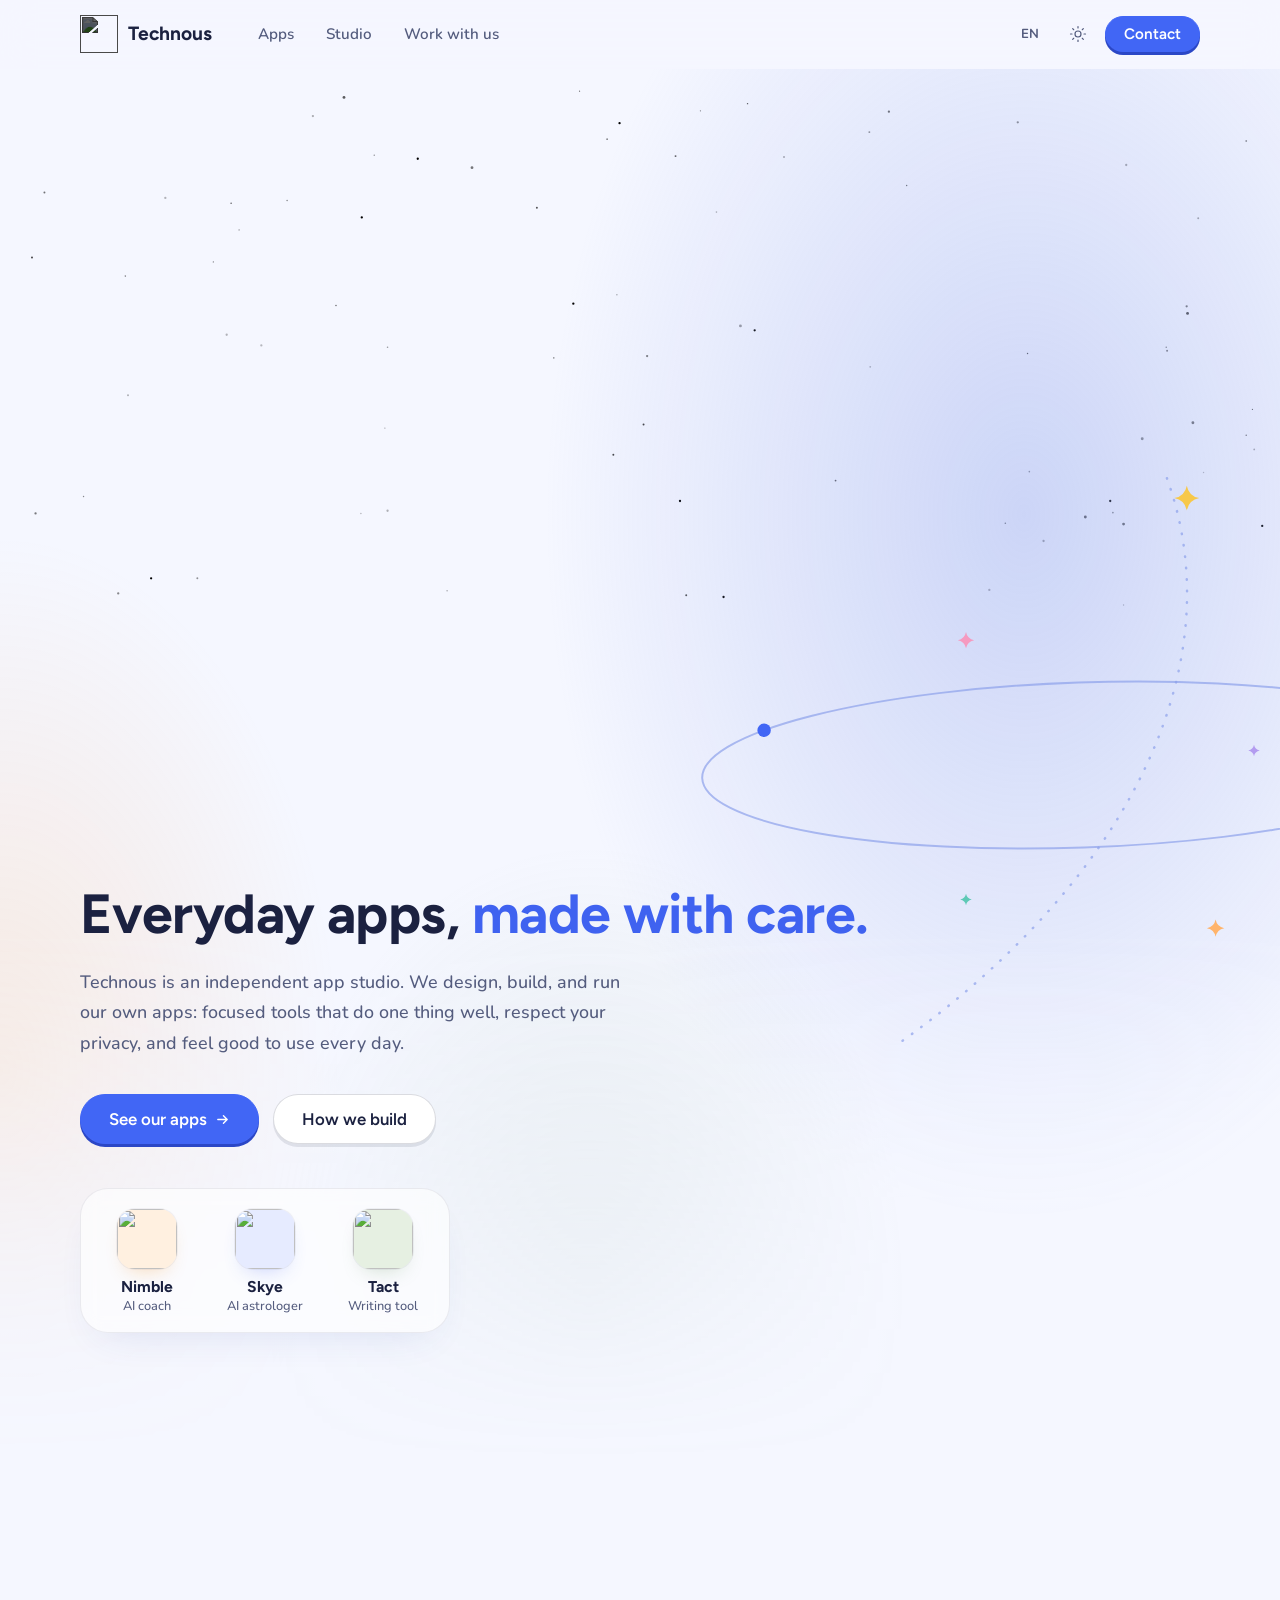
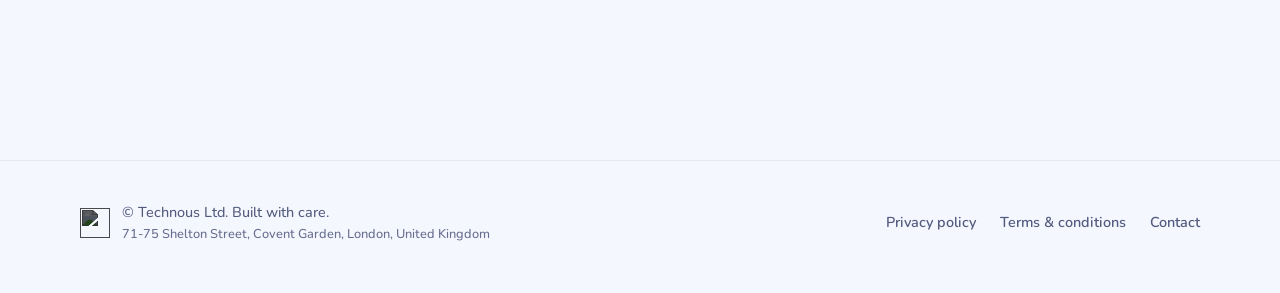
==== commit 03ee4be9: "footer: technous ltd" ====
--- a/index.html
+++ b/index.html
@@ -23,7 +23,7 @@
   <link rel="preconnect" href="https://fonts.googleapis.com">
   <link rel="preconnect" href="https://fonts.gstatic.com" crossorigin>
   <link href="https://fonts.googleapis.com/css2?family=Figtree:wght@500..700&family=Nunito:wght@400..800&display=swap" rel="stylesheet">
-  <link rel="stylesheet" href="assets/css/styles.css?v=20261104-7">
+  <link rel="stylesheet" href="assets/css/styles.css">
   <script>
     // Apply a saved theme before paint so the page never flashes the wrong colours
     try { var t = localStorage.getItem('theme'); if (t) document.documentElement.setAttribute('data-theme', t); } catch (e) { }
@@ -483,7 +483,7 @@
     </div>
   </footer>
 
-  <script src="assets/js/i18n.js?v=20261104-3"></script>
+  <script src="assets/js/i18n.js"></script>
   <script src="assets/js/site.js"></script>
 </body>
 
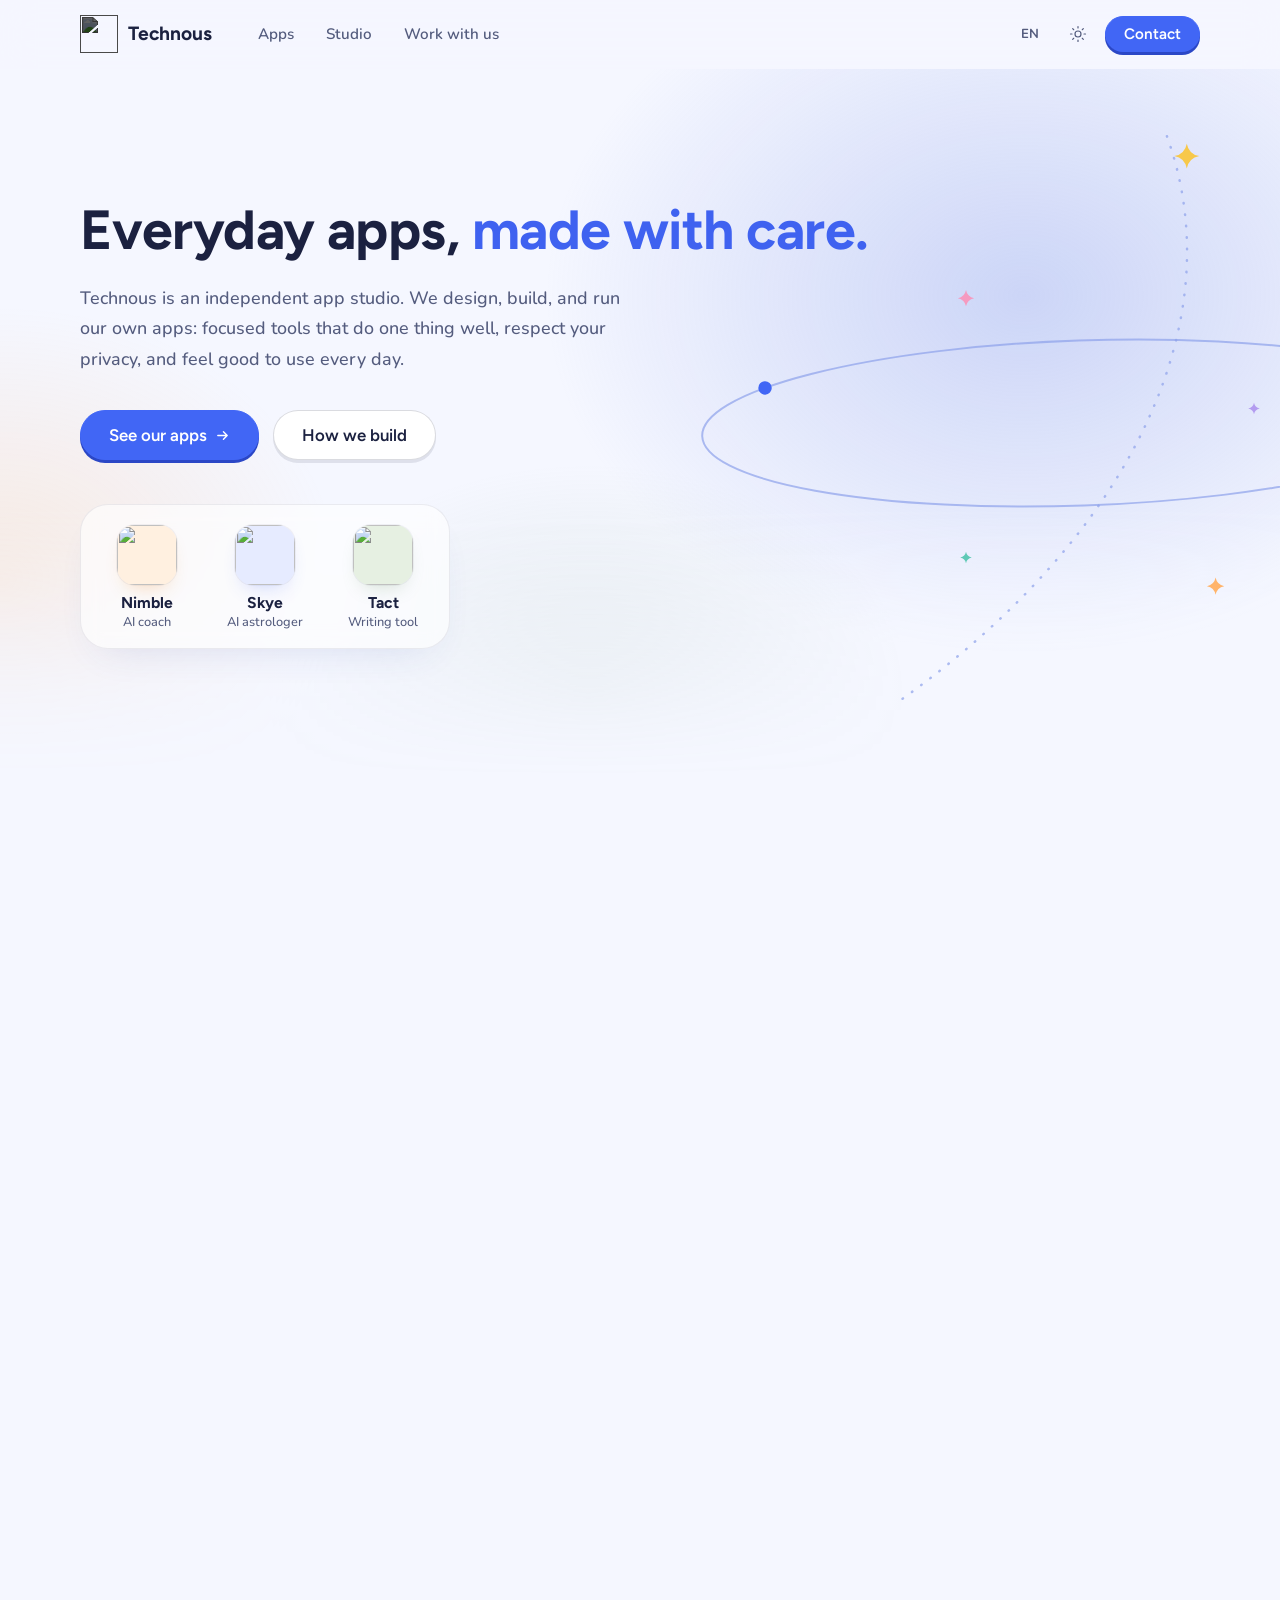
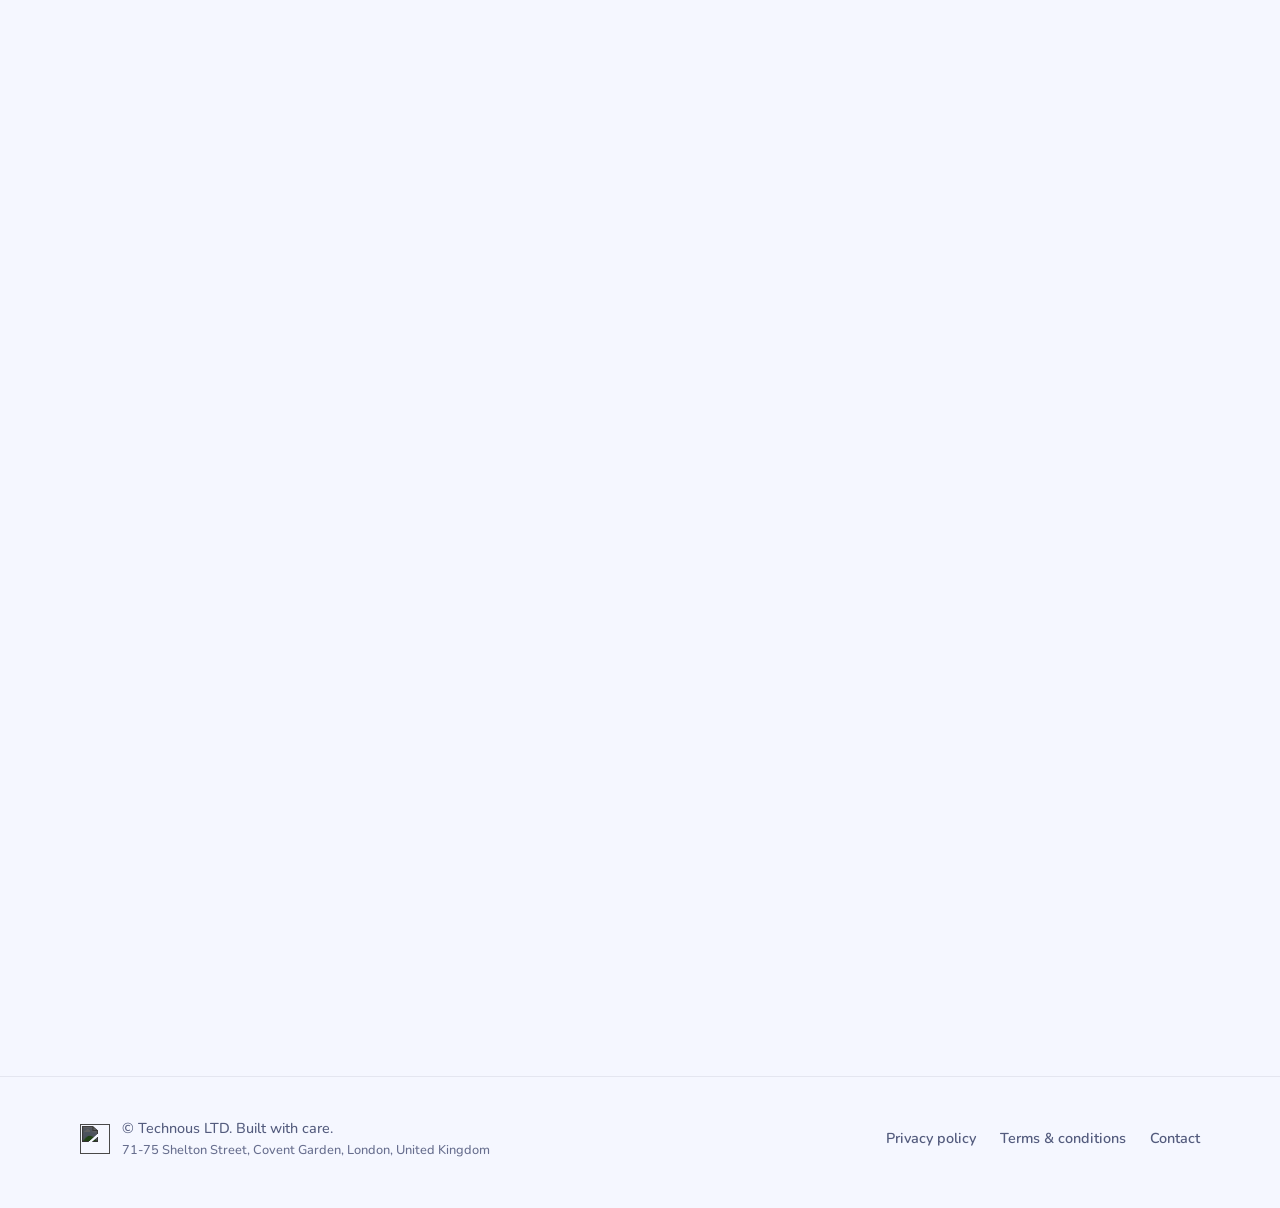
==== commit 27220956: "night sky in dark mode, dock-coloured orbit dots" ====
--- a/index.html
+++ b/index.html
@@ -471,7 +471,7 @@
           <img src="assets/images/technous-mark.png" alt="" class="logo-mark-img" loading="lazy">
         </div>
         <div>
-          <span>© <span id="year"></span> <span data-i18n="footer.tagline">Technous Ltd. Built with care.</span></span>
+          <span>© <span id="year"></span> <span data-i18n="footer.tagline">Technous LTD. Built with care.</span></span>
           <span class="footer-address">71-75 Shelton Street, Covent Garden, London, United Kingdom</span>
         </div>
       </div>
--- a/assets/css/styles.css
+++ b/assets/css/styles.css
@@ -729,8 +729,90 @@
    ------------------------------------------------------------ */
 
 .hero {
+  --orbit-dot: var(--deep-blue);
   position: relative;
   overflow: hidden;
+}
+
+/* Pointing at an app in the dock paints the orbit dots in that app's colour */
+.hero:has(.app-nimble a:hover, .app-nimble a:focus-visible) {
+  --orbit-dot: #f39233;
+}
+
+.hero:has(.app-skye a:hover, .app-skye a:focus-visible) {
+  --orbit-dot: #8ea2eb;
+}
+
+.hero:has(.app-tact a:hover, .app-tact a:focus-visible) {
+  --orbit-dot: #74a96b;
+}
+
+/* Night sky: tiny stars behind the hero, dark mode only */
+.hero-stars {
+  position: absolute;
+  inset: 0;
+  width: 100%;
+  height: 100%;
+  display: none;
+  pointer-events: none;
+  -webkit-mask-image: linear-gradient(to bottom, #000 55%, transparent);
+  mask-image: linear-gradient(to bottom, #000 55%, transparent);
+}
+
+.hero-stars circle {
+  fill: #e9edff;
+}
+
+.hero-stars .warm {
+  fill: var(--peach);
+}
+
+.hero-stars .cool {
+  fill: var(--lilac);
+}
+
+.hero-stars .tw {
+  animation: twinkle 4.5s ease-in-out infinite alternate;
+}
+
+:root[data-theme="dark"] .hero-stars {
+  display: block;
+}
+
+@media (prefers-color-scheme: dark) {
+  :root:not([data-theme="light"]) .hero-stars {
+    display: block;
+  }
+}
+
+@keyframes twinkle {
+  from {
+    opacity: 0.15;
+  }
+
+  to {
+    opacity: 0.95;
+  }
+}
+
+/* The same night sky continues behind the rest of the page (dark mode only).
+   .sky on the home page, .sky.sky-soft on the contact page for a quieter version. */
+:root[data-theme="dark"] body.sky {
+  background: url("../images/night-sky.svg") top center / 1200px 1000px repeat, var(--bg);
+}
+
+:root[data-theme="dark"] body.sky-soft {
+  background-image: url("../images/night-sky-soft.svg");
+}
+
+@media (prefers-color-scheme: dark) {
+  :root:not([data-theme="light"]) body.sky {
+    background: url("../images/night-sky.svg") top center / 1200px 1000px repeat, var(--bg);
+  }
+
+  :root:not([data-theme="light"]) body.sky-soft {
+    background-image: url("../images/night-sky-soft.svg");
+  }
 }
 
 .hero-bg {
@@ -773,7 +855,7 @@
 }
 
 .hero-orbits circle {
-  fill: var(--deep-blue);
+  fill: var(--orbit-dot);
 }
 
 .hero-orbits .sparkle {
@@ -1753,6 +1835,7 @@
 @media print {
   nav,
   .hero-bg,
+  .hero-stars,
   .hero-orbits,
   footer {
     display: none;
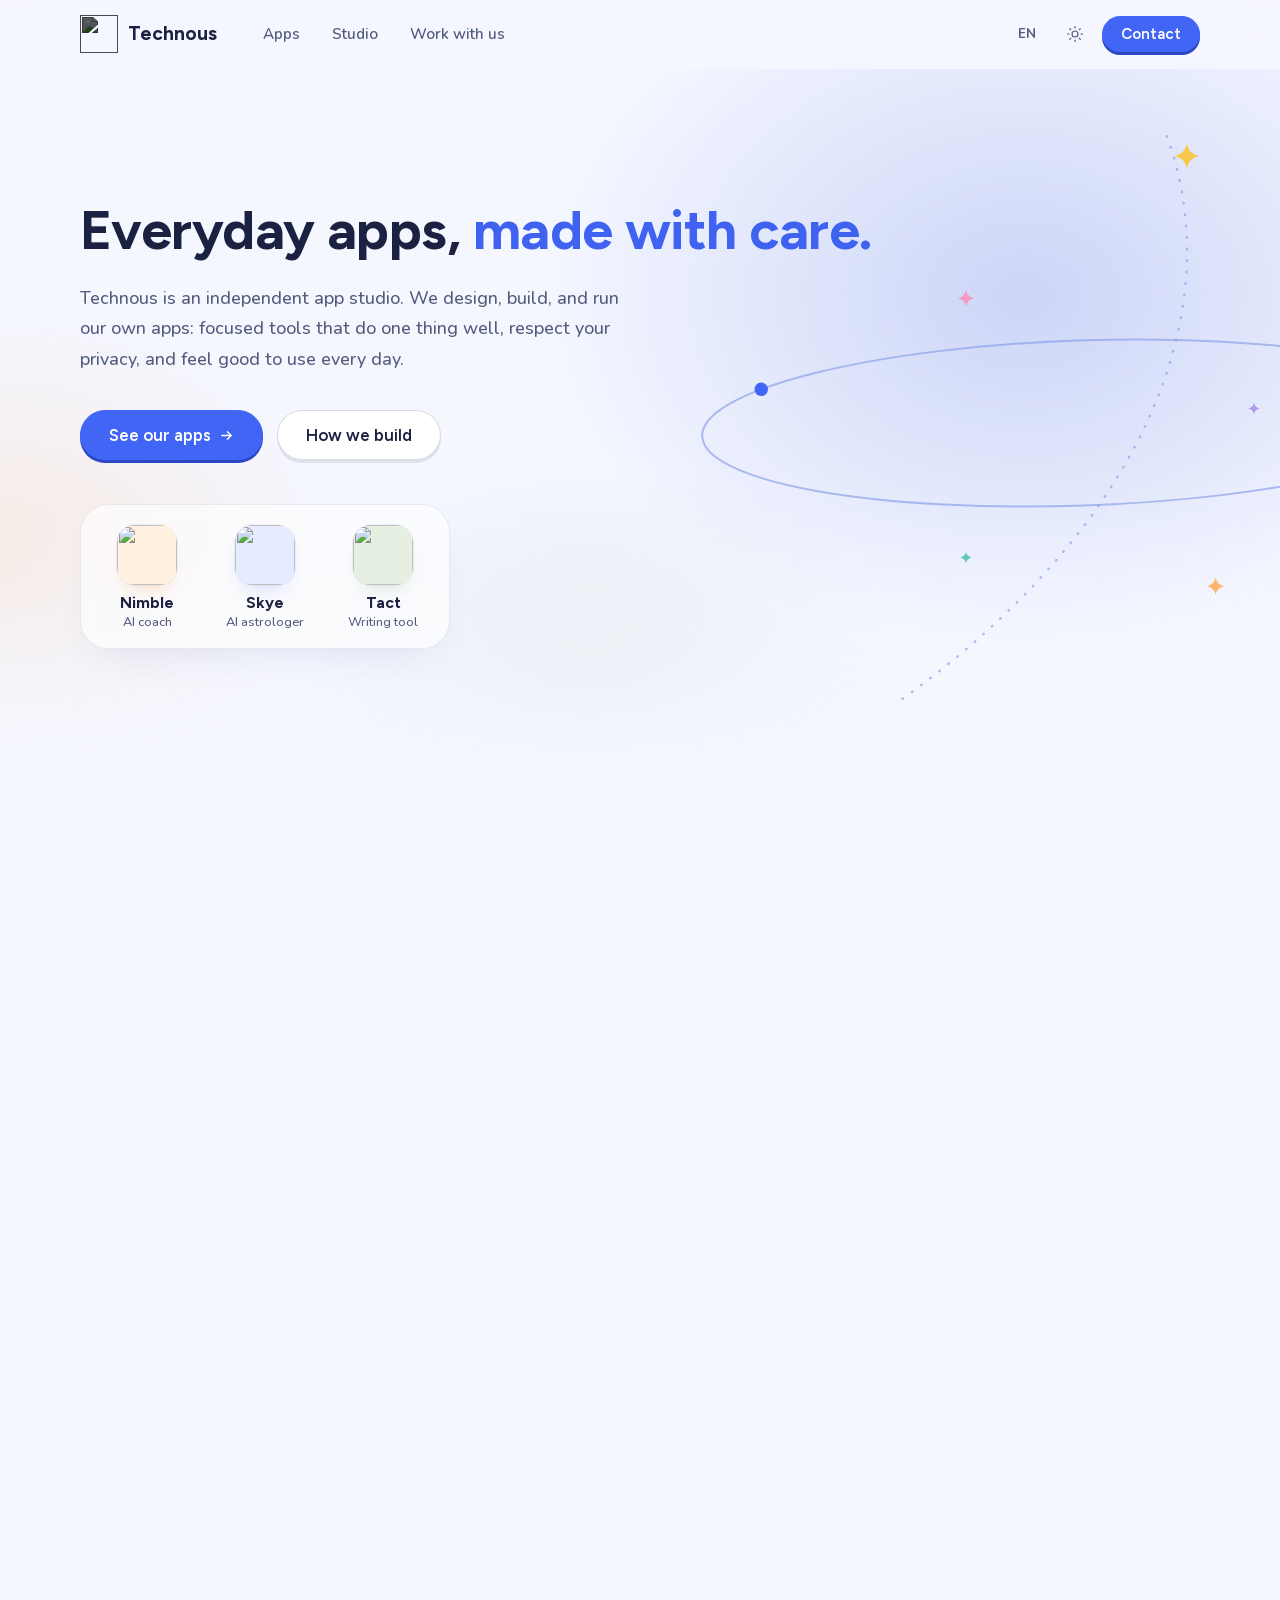
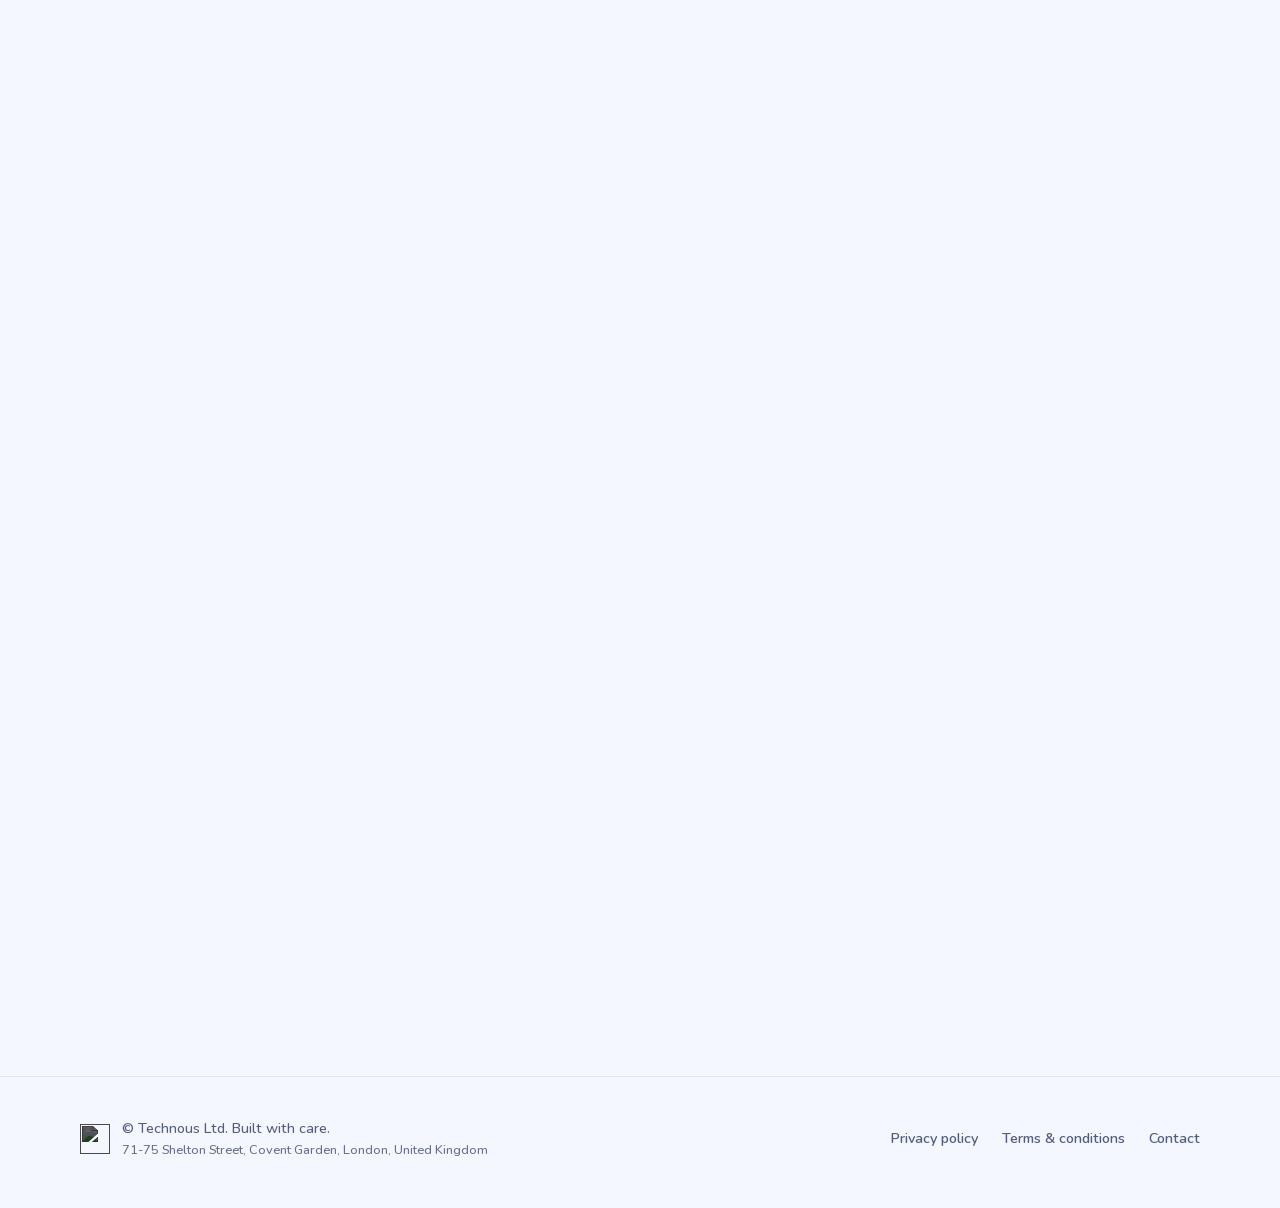
==== commit 77aee846: "self-host fonts" ====
--- a/index.html
+++ b/index.html
@@ -20,10 +20,9 @@
   <meta name="twitter:image" content="https://technous.dev/assets/images/technous.png">
 
   <link rel="preload" as="image" href="assets/images/technous-mark.png" fetchpriority="high">
-  <link rel="preconnect" href="https://fonts.googleapis.com">
-  <link rel="preconnect" href="https://fonts.gstatic.com" crossorigin>
-  <link href="https://fonts.googleapis.com/css2?family=Figtree:wght@500..700&family=Nunito:wght@400..800&display=swap" rel="stylesheet">
-  <link rel="stylesheet" href="assets/css/styles.css">
+  <link rel="preload" href="assets/fonts/figtree-latin.woff2" as="font" type="font/woff2" crossorigin>
+  <link rel="preload" href="assets/fonts/nunito-latin.woff2" as="font" type="font/woff2" crossorigin>
+  <link rel="stylesheet" href="assets/css/styles.css?v=20261104-7">
   <script>
     // Apply a saved theme before paint so the page never flashes the wrong colours
     try { var t = localStorage.getItem('theme'); if (t) document.documentElement.setAttribute('data-theme', t); } catch (e) { }
@@ -471,7 +470,7 @@
           <img src="assets/images/technous-mark.png" alt="" class="logo-mark-img" loading="lazy">
         </div>
         <div>
-          <span>© <span id="year"></span> <span data-i18n="footer.tagline">Technous LTD. Built with care.</span></span>
+          <span>© <span id="year"></span> <span data-i18n="footer.tagline">Technous Ltd. Built with care.</span></span>
           <span class="footer-address">71-75 Shelton Street, Covent Garden, London, United Kingdom</span>
         </div>
       </div>
@@ -483,7 +482,7 @@
     </div>
   </footer>
 
-  <script src="assets/js/i18n.js"></script>
+  <script src="assets/js/i18n.js?v=20261104-3"></script>
   <script src="assets/js/site.js"></script>
 </body>
 
--- a/assets/css/styles.css
+++ b/assets/css/styles.css
@@ -3,6 +3,44 @@
    Sky-white ground, friendly type, soft squishy shapes.
    Each app keeps its own colour: Nimble peach, Skye periwinkle, Tact sage.
    ============================================================ */
+
+/* Fonts are served from this site (no third-party requests). Figtree and Nunito, SIL Open Font License,
+   Latin and Latin Extended subsets for English, Turkish and German. */
+@font-face {
+  font-family: 'Figtree';
+  font-style: normal;
+  font-weight: 500 700;
+  font-display: swap;
+  src: url("../fonts/figtree-latin-ext.woff2") format("woff2");
+  unicode-range: U+0100-02BA, U+02BD-02C5, U+02C7-02CC, U+02CE-02D7, U+02DD-02FF, U+0304, U+0308, U+0329, U+1D00-1DBF, U+1E00-1E9F, U+1EF2-1EFF, U+2020, U+20A0-20AB, U+20AD-20C4, U+2113, U+2C60-2C7F, U+A720-A7FF;
+}
+
+@font-face {
+  font-family: 'Figtree';
+  font-style: normal;
+  font-weight: 500 700;
+  font-display: swap;
+  src: url("../fonts/figtree-latin.woff2") format("woff2");
+  unicode-range: U+0000-00FF, U+0131, U+0152-0153, U+02BB-02BC, U+02C6, U+02DA, U+02DC, U+0304, U+0308, U+0329, U+2000-206F, U+20AC, U+2122, U+2191, U+2193, U+2212, U+2215, U+FEFF, U+FFFD;
+}
+
+@font-face {
+  font-family: 'Nunito';
+  font-style: normal;
+  font-weight: 400 800;
+  font-display: swap;
+  src: url("../fonts/nunito-latin-ext.woff2") format("woff2");
+  unicode-range: U+0100-02BA, U+02BD-02C5, U+02C7-02CC, U+02CE-02D7, U+02DD-02FF, U+0304, U+0308, U+0329, U+1D00-1DBF, U+1E00-1E9F, U+1EF2-1EFF, U+2020, U+20A0-20AB, U+20AD-20C4, U+2113, U+2C60-2C7F, U+A720-A7FF;
+}
+
+@font-face {
+  font-family: 'Nunito';
+  font-style: normal;
+  font-weight: 400 800;
+  font-display: swap;
+  src: url("../fonts/nunito-latin.woff2") format("woff2");
+  unicode-range: U+0000-00FF, U+0131, U+0152-0153, U+02BB-02BC, U+02C6, U+02DA, U+02DC, U+0304, U+0308, U+0329, U+2000-206F, U+20AC, U+2122, U+2191, U+2193, U+2212, U+2215, U+FEFF, U+FFFD;
+}
 
 :root {
   --bg: #f5f7ff;
@@ -1316,7 +1354,7 @@
   display: flex;
   flex-wrap: wrap;
   gap: 8px;
-  margin: 20px 0;
+  margin: 16px 0;
 }
 
 .pill {
@@ -1341,12 +1379,17 @@
    Contact page
    ------------------------------------------------------------ */
 
+/* The contact page is kept compact: less room above and below the content */
+.section.contact-main {
+  padding: 56px 0 72px;
+}
+
 .contact-header {
   display: grid;
   grid-template-columns: minmax(0, 1.2fr) minmax(0, 0.8fr);
   gap: 48px;
   align-items: center;
-  margin-bottom: 56px;
+  margin-bottom: 36px;
 }
 
 .contact-header-text {
@@ -1360,7 +1403,7 @@
 
 .contact-header-image img {
   max-width: 100%;
-  max-height: 240px;
+  max-height: 120px;
   width: auto;
   height: auto;
 }
@@ -1376,13 +1419,13 @@
   display: grid;
   grid-template-columns: minmax(0, 1.2fr) minmax(0, 0.8fr);
   gap: 24px;
-  align-items: start;
+  align-items: stretch;
 }
 
 /* The form sits on a white sheet, the details on a soft blue one */
 .contact-grid .card {
   margin: 0;
-  padding: 36px;
+  padding: 30px;
   border: 0;
   border-radius: var(--radius-lg);
 }
@@ -1393,17 +1436,27 @@
 }
 
 .form-card {
+  display: flex;
+  flex-direction: column;
   background: var(--bg-elev);
   box-shadow: 0 24px 48px -32px var(--shadow);
 }
 
+/* Both cards share one height. Spare room goes to the message box in the form,
+   and pushes "Helps us reply faster" to the bottom of the details card. */
 .contact-info-card {
+  display: flex;
+  flex-direction: column;
   background: var(--band-bg);
+}
+
+.contact-info-card .pill-group {
+  margin-bottom: 22px;
 }
 
 .contact-grid h3 {
   font-size: 1.3rem;
-  margin: 0 0 24px;
+  margin: 0 0 18px;
 }
 
 .contact-info-card h3 {
@@ -1412,7 +1465,7 @@
 
 .contact-info-card h4 {
   font-size: 1.02rem;
-  margin: 28px 0 10px;
+  margin: auto 0 8px;
 }
 
 .contact-info-card ul {
@@ -1426,14 +1479,34 @@
 
 
 .form-card form {
+  flex: 1;
+  display: flex;
+  flex-direction: column;
+  gap: 14px;
+}
+
+/* Name and email sit side by side */
+.form-row {
   display: grid;
-  gap: 18px;
+  grid-template-columns: repeat(2, minmax(0, 1fr));
+  gap: 14px;
+}
+
+/* The message box takes any spare height */
+.form-card label:has(textarea),
+.form-card textarea {
+  flex: 1;
 }
 
 .form-card label {
   display: flex;
   flex-direction: column;
-  gap: 8px;
+  gap: 6px;
+}
+
+/* label sets display:flex, which outranks the user-agent [hidden] rule */
+.form-card label[hidden] {
+  display: none;
 }
 
 .form-card label span {
@@ -1443,7 +1516,7 @@
 }
 
 .input {
-  padding: 12px 16px;
+  padding: 10px 14px;
   border-radius: 14px;
   border: 1.5px solid var(--line-strong);
   background: var(--bg);
@@ -1477,12 +1550,12 @@
 
 textarea.input {
   resize: vertical;
-  min-height: 140px;
+  min-height: 112px;
   line-height: 1.6;
 }
 
 .form-card .button {
-  justify-self: start;
+  align-self: flex-start;
   margin-top: 4px;
 }
 
@@ -1723,9 +1796,12 @@
     gap: 16px;
   }
 
-  .cta-image img,
+  .cta-image img {
+    max-height: 200px;
+  }
+
   .contact-header-image img {
-    max-height: 200px;
+    max-height: 100px;
   }
 
   .contact-header-image {
@@ -1739,6 +1815,10 @@
   .cta-band {
     margin-bottom: 72px;
     border-radius: var(--radius-lg);
+  }
+
+  .section.contact-main {
+    padding: 40px 0 56px;
   }
 
   .cta-inner {
@@ -1801,7 +1881,11 @@
   }
 
   .contact-grid .card {
-    padding: 28px 22px;
+    padding: 26px 20px;
+  }
+
+  .form-row {
+    grid-template-columns: 1fr;
   }
 
   .star {
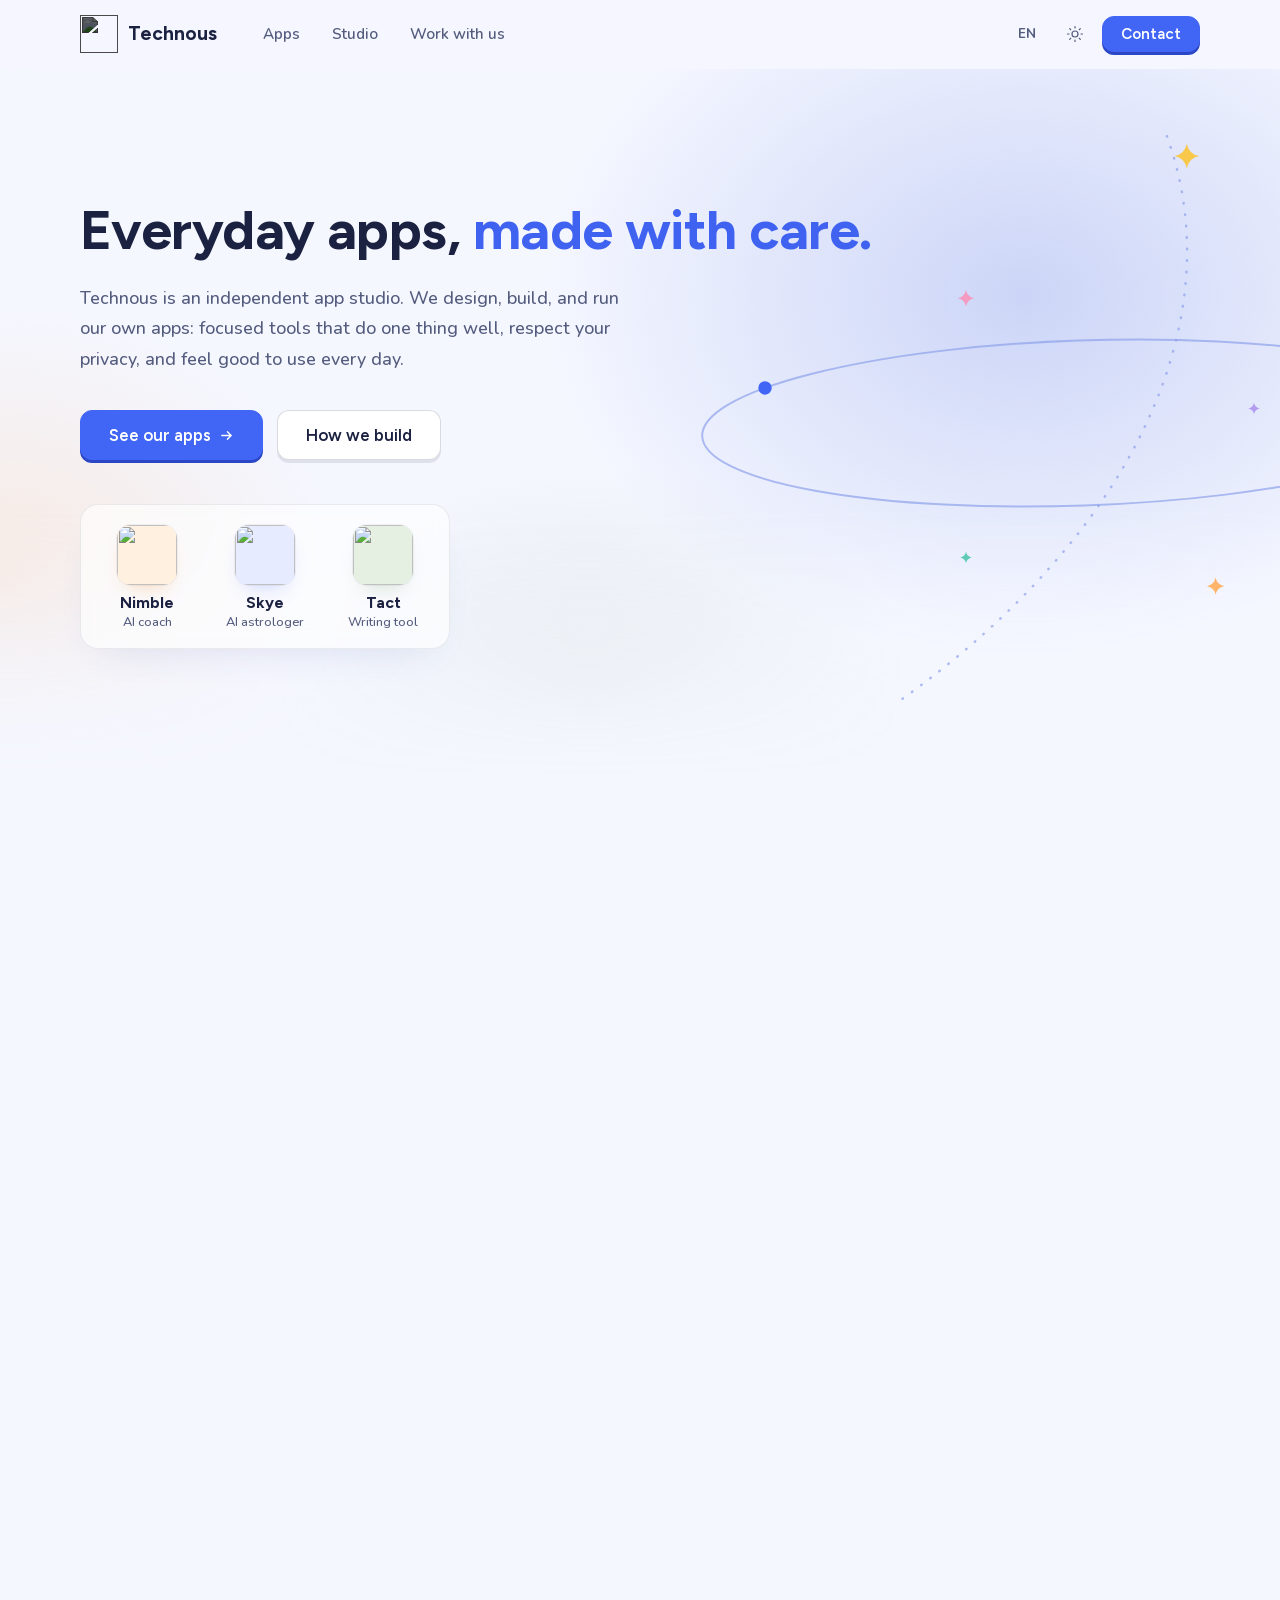
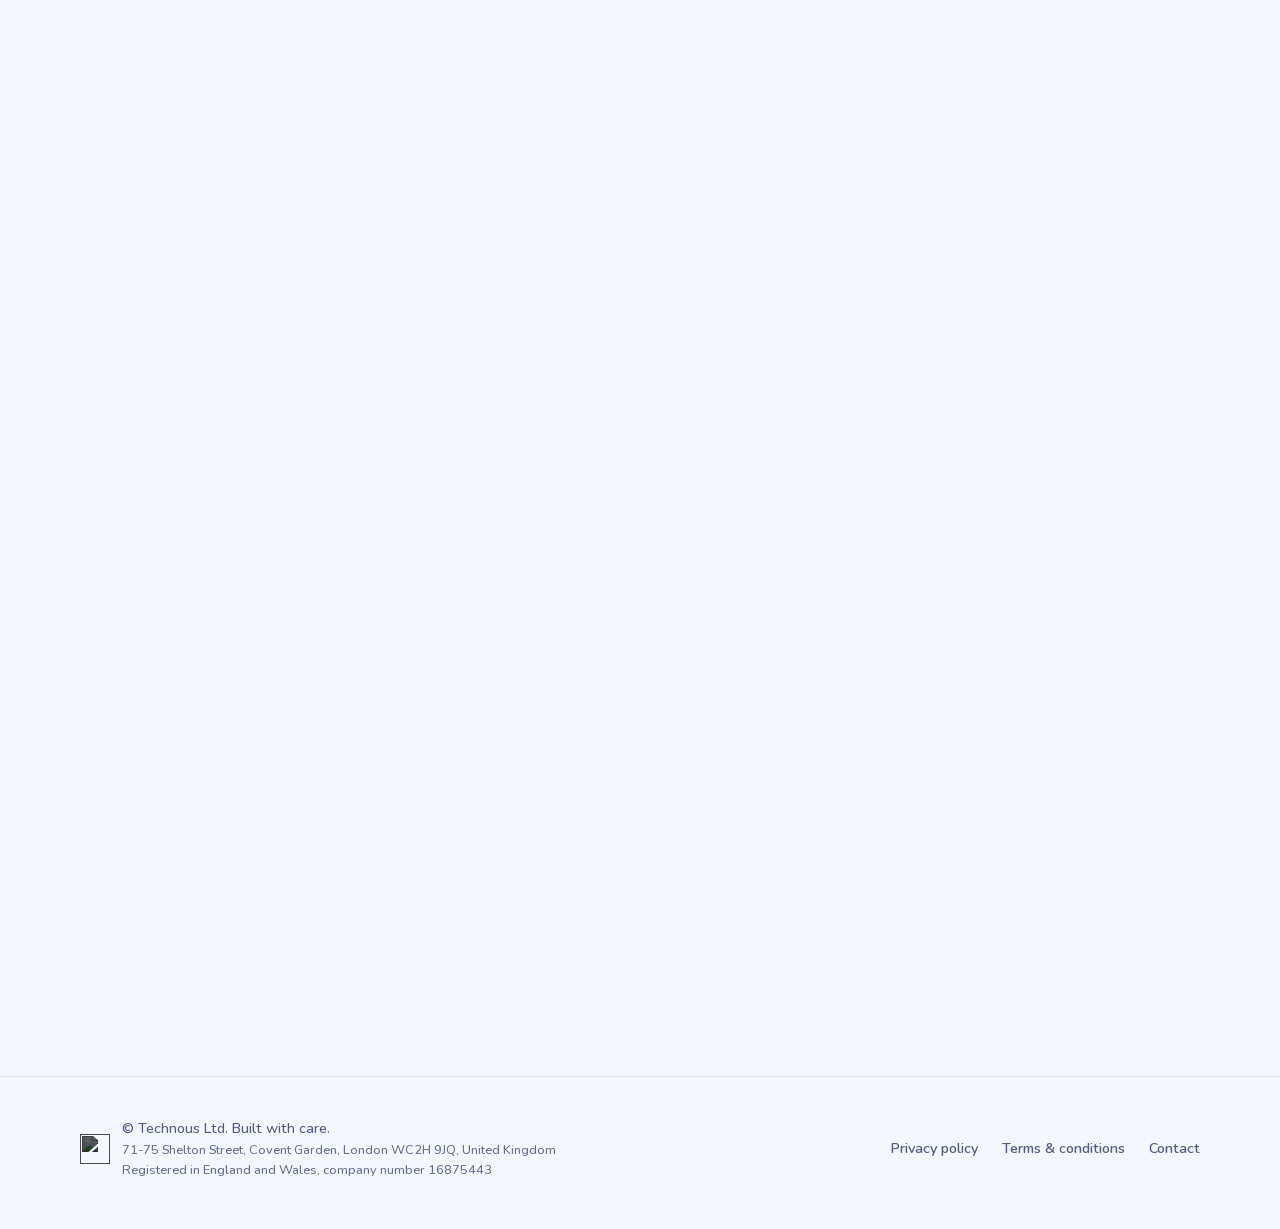
==== commit 3f62e0e5: "calmer, consistent corner radius" ====
--- a/index.html
+++ b/index.html
@@ -22,7 +22,7 @@
   <link rel="preload" as="image" href="assets/images/technous-mark.png" fetchpriority="high">
   <link rel="preload" href="assets/fonts/figtree-latin.woff2" as="font" type="font/woff2" crossorigin>
   <link rel="preload" href="assets/fonts/nunito-latin.woff2" as="font" type="font/woff2" crossorigin>
-  <link rel="stylesheet" href="assets/css/styles.css?v=20261104-7">
+  <link rel="stylesheet" href="assets/css/styles.css?v=20261104-9">
   <script>
     // Apply a saved theme before paint so the page never flashes the wrong colours
     try { var t = localStorage.getItem('theme'); if (t) document.documentElement.setAttribute('data-theme', t); } catch (e) { }
@@ -471,7 +471,8 @@
         </div>
         <div>
           <span>© <span id="year"></span> <span data-i18n="footer.tagline">Technous Ltd. Built with care.</span></span>
-          <span class="footer-address">71-75 Shelton Street, Covent Garden, London, United Kingdom</span>
+          <span class="footer-address">71-75 Shelton Street, Covent Garden, London WC2H 9JQ, United Kingdom</span>
+          <span class="footer-address">Registered in England and Wales, company number 16875443</span>
         </div>
       </div>
       <ul class="footer-links">
--- a/assets/css/styles.css
+++ b/assets/css/styles.css
@@ -92,10 +92,11 @@
   --font-body: 'Nunito', system-ui, -apple-system, BlinkMacSystemFont, 'Segoe UI', sans-serif;
   --container: 1200px;
   --gutter: 40px;
-  --radius-sm: 12px;
-  --radius: 18px;
-  --radius-lg: 28px;
-  --radius-xl: 36px;
+  --radius-xs: 6px;
+  --radius-sm: 8px;
+  --radius: 12px;
+  --radius-lg: 18px;
+  --radius-xl: 24px;
   --ease: cubic-bezier(0.4, 0, 0.2, 1);
   --bounce: cubic-bezier(0.34, 1.56, 0.64, 1);
   --transition: 220ms var(--ease);
@@ -382,7 +383,7 @@
   font-weight: 700;
   color: var(--accent);
   background: var(--hover-bg);
-  border-radius: 999px;
+  border-radius: var(--radius-sm);
   padding: 5px 14px;
   margin-bottom: 18px;
 }
@@ -466,7 +467,7 @@
   color: var(--muted);
   text-decoration: none;
   padding: 8px 14px;
-  border-radius: 999px;
+  border-radius: var(--radius-sm);
   font-size: 0.95rem;
   font-weight: 600;
   display: inline-flex;
@@ -528,7 +529,7 @@
   justify-content: center;
   gap: 8px;
   padding: 11px 22px;
-  border-radius: 999px;
+  border-radius: var(--radius);
   font-family: var(--font-display);
   font-size: 1rem;
   font-weight: 600;
@@ -596,7 +597,7 @@
   height: 38px;
   min-width: 38px;
   padding: 0 10px;
-  border-radius: 999px;
+  border-radius: var(--radius-sm);
   border: 1px solid transparent;
   background: transparent;
   color: var(--muted);
@@ -670,7 +671,7 @@
   flex: 1;
   padding: 10px 0;
   border: 1.5px solid var(--line-strong);
-  border-radius: 999px;
+  border-radius: var(--radius-sm);
   background: transparent;
   color: var(--muted);
   font: inherit;
@@ -692,7 +693,7 @@
 .theme-toggle {
   width: 38px;
   height: 38px;
-  border-radius: 999px;
+  border-radius: var(--radius-sm);
   border: 1px solid transparent;
   background: transparent;
   color: var(--muted);
@@ -979,7 +980,7 @@
 .hero-apps img {
   width: 60px;
   height: 60px;
-  border-radius: 18px;
+  border-radius: 14px;
   display: block;
   background: var(--app-tile);
   box-shadow: 0 10px 20px -10px var(--app-glow), 0 0 0 1px rgba(27, 33, 64, 0.05);
@@ -1038,7 +1039,7 @@
   height: 52px;
   padding: 13px;
   margin-bottom: 20px;
-  border-radius: 16px;
+  border-radius: var(--radius);
   color: var(--skye-ink);
   background: var(--skye-tint);
   transition: transform 420ms var(--bounce);
@@ -1134,7 +1135,7 @@
 .product-head img {
   width: 64px;
   height: 64px;
-  border-radius: 19px;
+  border-radius: 15px;
   display: block;
   background: #ffffff;
   box-shadow: 0 10px 22px -12px var(--app-glow, var(--shadow));
@@ -1181,7 +1182,7 @@
   align-items: center;
   gap: 7px;
   padding: 8px 14px;
-  border-radius: 999px;
+  border-radius: var(--radius-sm);
   background: color-mix(in srgb, var(--bg-elev) 80%, transparent);
   color: var(--text);
   text-decoration: none;
@@ -1227,7 +1228,7 @@
   font-weight: 700;
   color: var(--app-ink, var(--accent));
   background: var(--bg-elev);
-  border-radius: 999px;
+  border-radius: var(--radius-xs);
   padding: 1px 8px;
   margin-left: 2px;
 }
@@ -1359,7 +1360,7 @@
 
 .pill {
   padding: 8px 14px;
-  border-radius: 999px;
+  border-radius: var(--radius-sm);
   background: var(--chip-bg);
   color: var(--text);
   font-size: 0.88rem;
@@ -1517,7 +1518,7 @@
 
 .input {
   padding: 10px 14px;
-  border-radius: 14px;
+  border-radius: var(--radius);
   border: 1.5px solid var(--line-strong);
   background: var(--bg);
   color: var(--text);
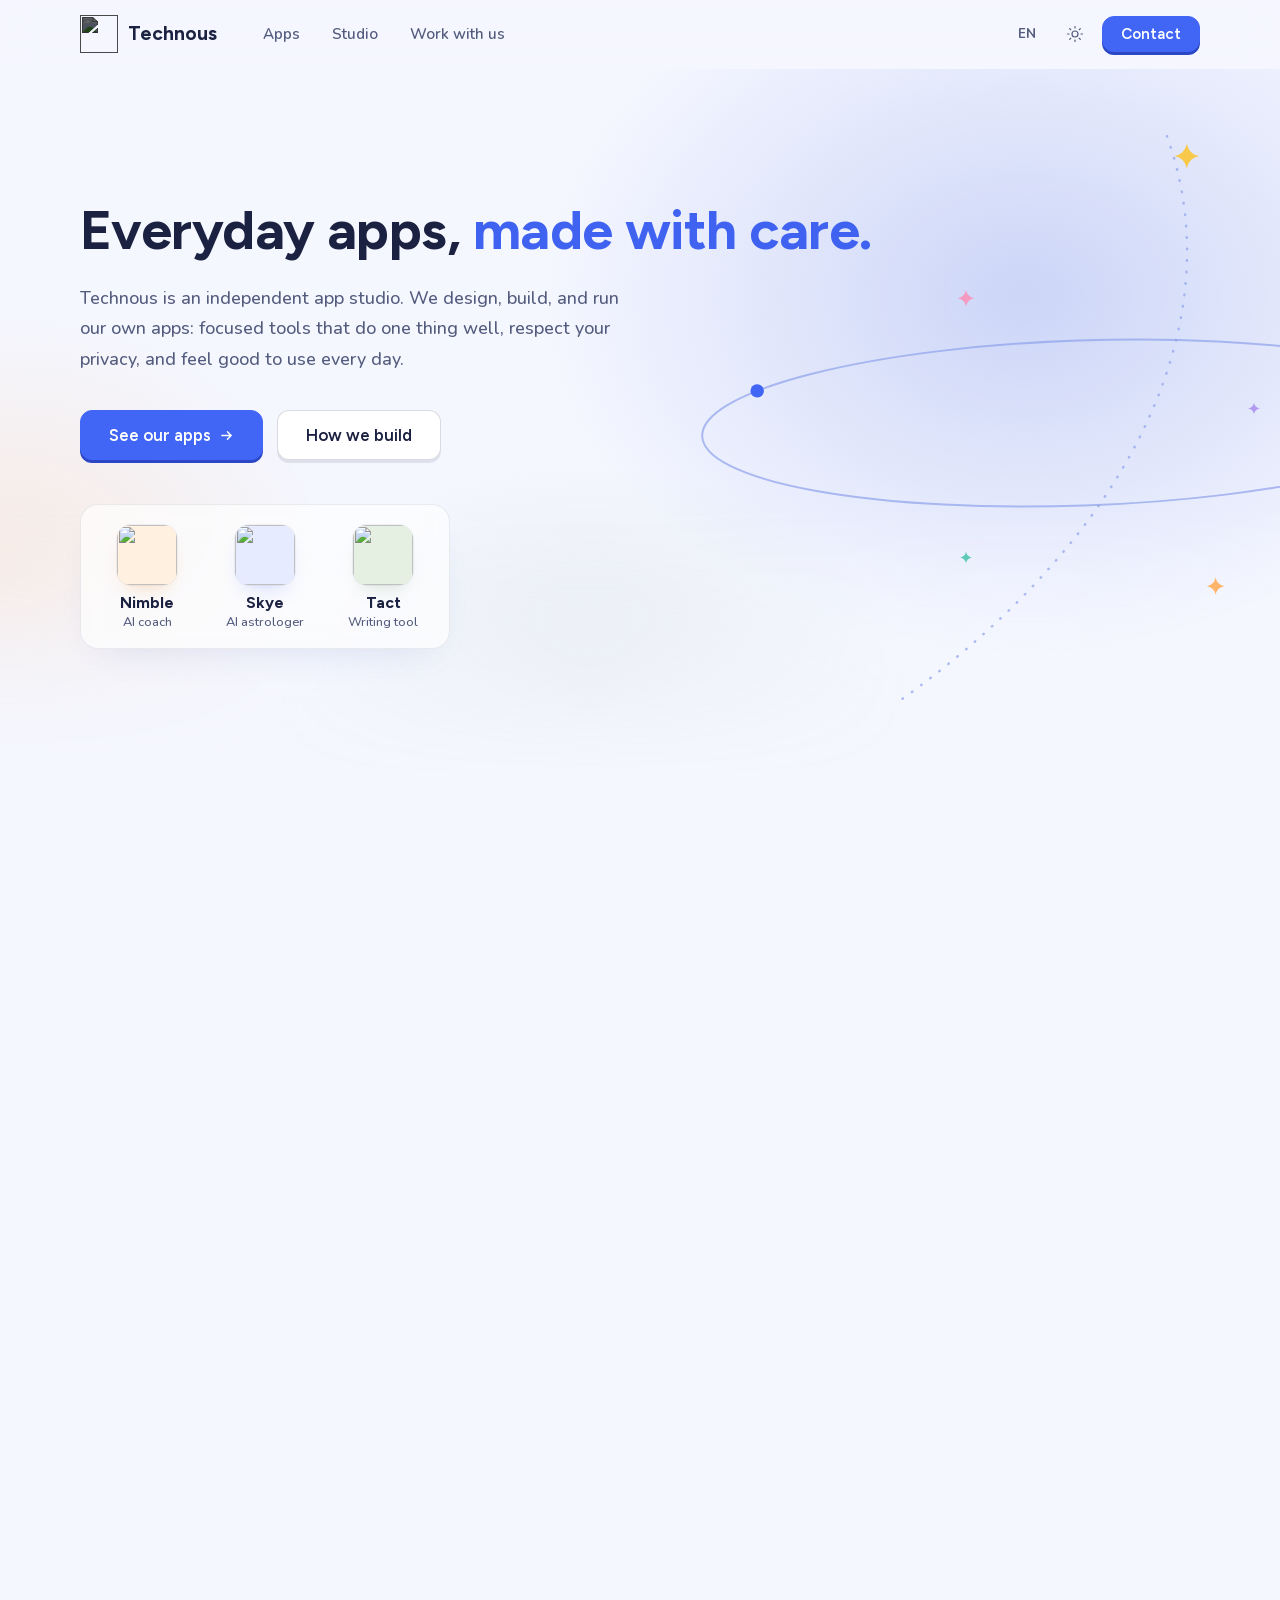
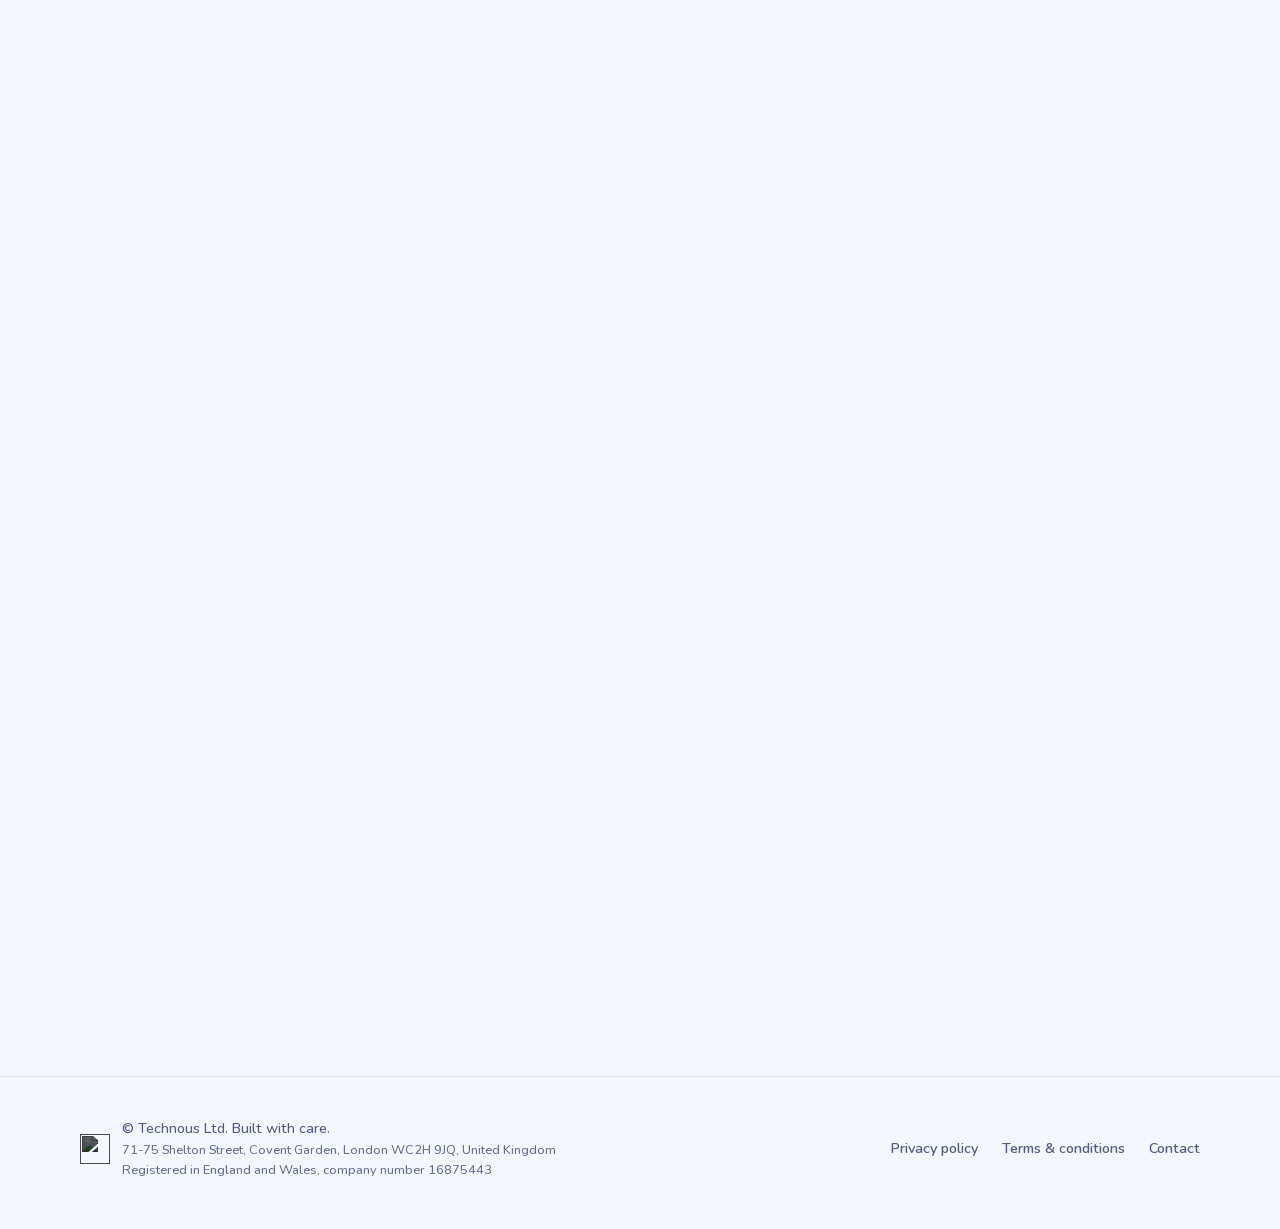
==== commit 6291ab0e: "footer: company number and postcode" ====
--- a/index.html
+++ b/index.html
@@ -22,7 +22,7 @@
   <link rel="preload" as="image" href="assets/images/technous-mark.png" fetchpriority="high">
   <link rel="preload" href="assets/fonts/figtree-latin.woff2" as="font" type="font/woff2" crossorigin>
   <link rel="preload" href="assets/fonts/nunito-latin.woff2" as="font" type="font/woff2" crossorigin>
-  <link rel="stylesheet" href="assets/css/styles.css?v=20261104-9">
+  <link rel="stylesheet" href="assets/css/styles.css?v=20261104-7">
   <script>
     // Apply a saved theme before paint so the page never flashes the wrong colours
     try { var t = localStorage.getItem('theme'); if (t) document.documentElement.setAttribute('data-theme', t); } catch (e) { }
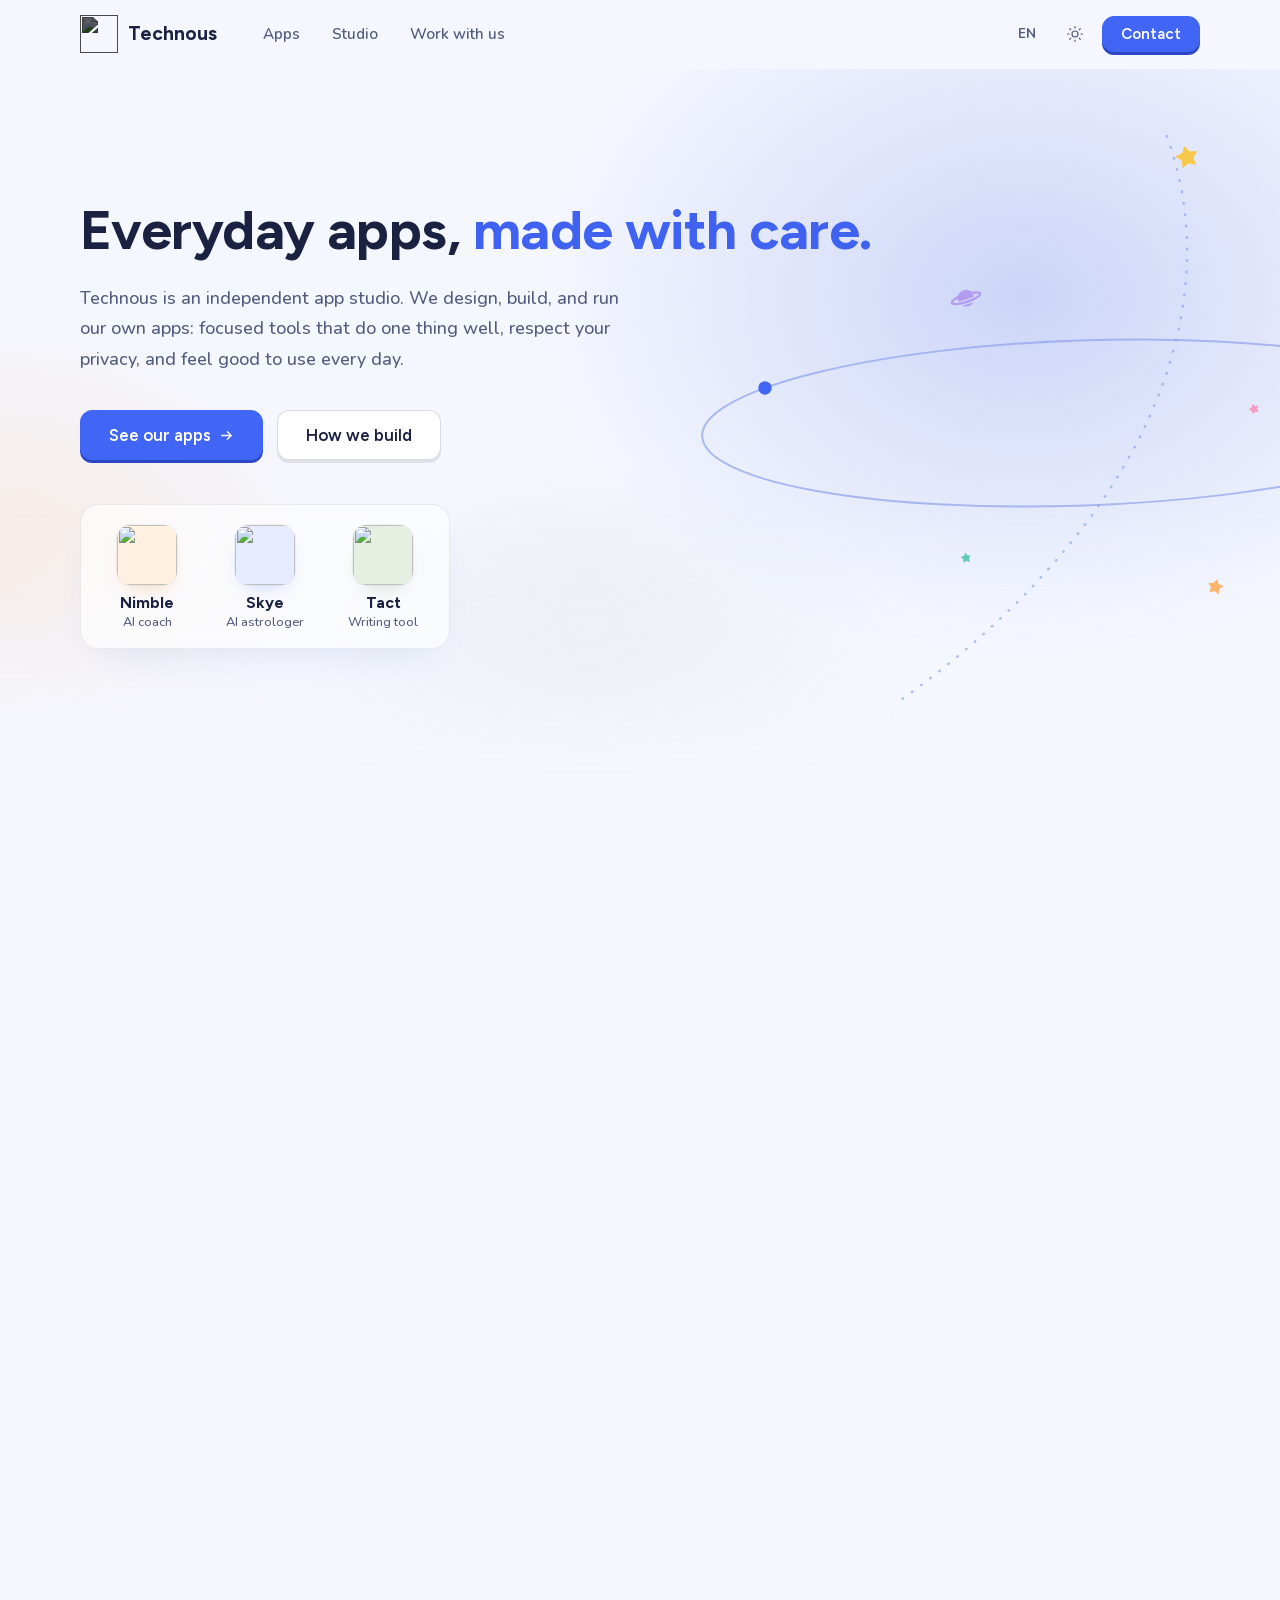
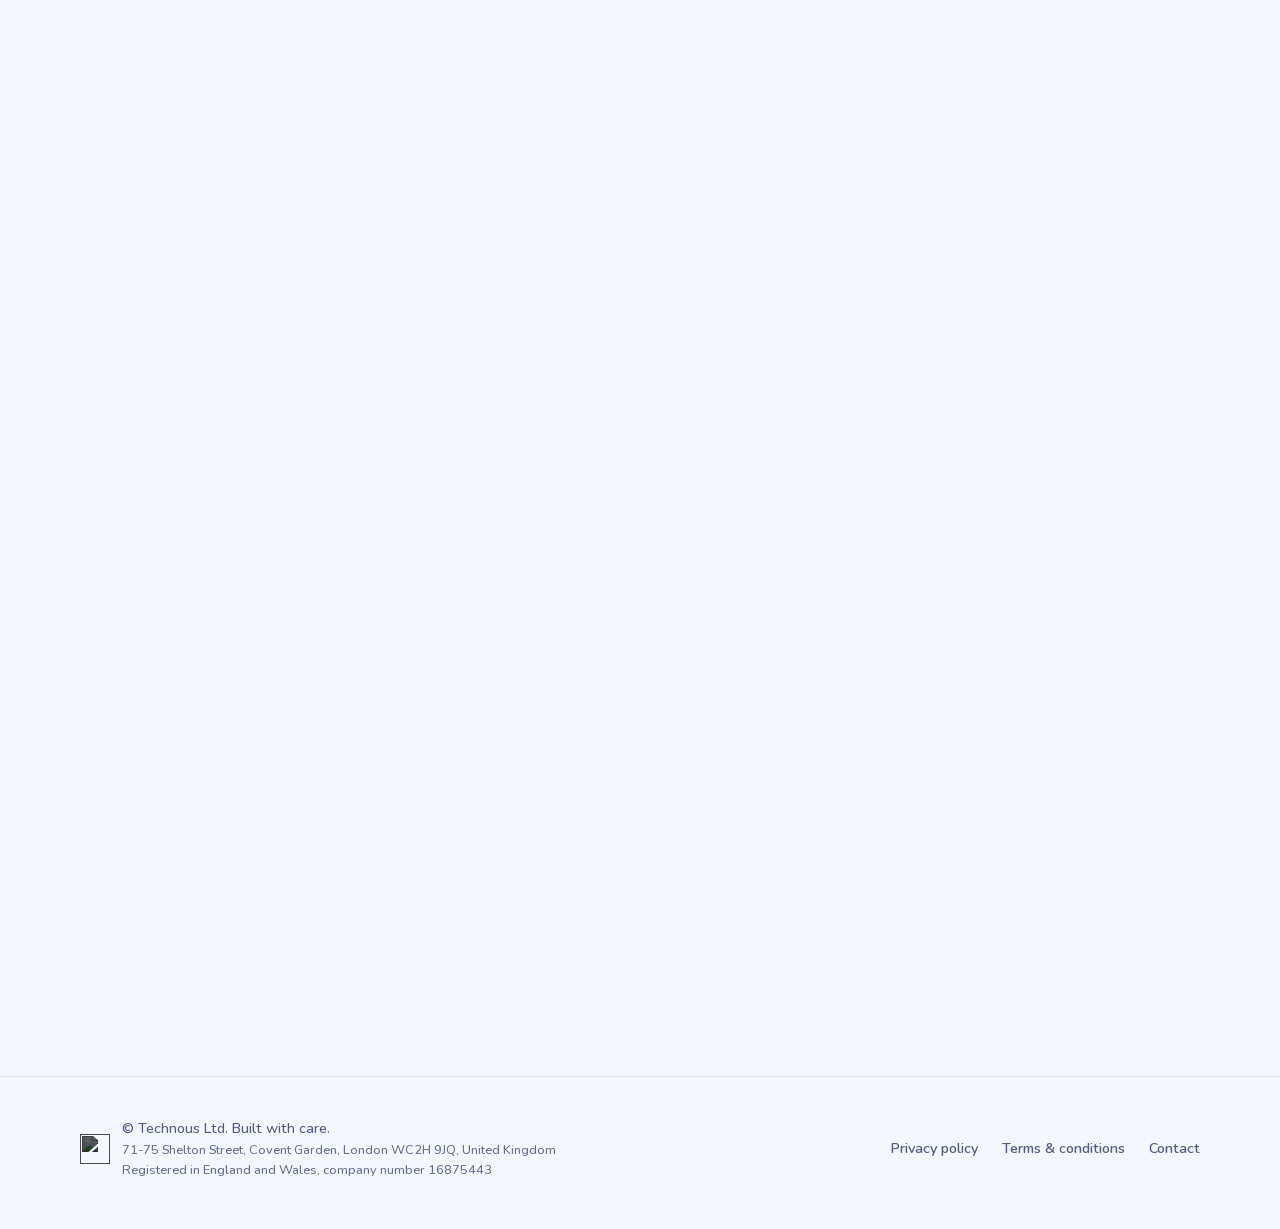
==== commit 4677c768: "two ringed planets from the logo orbit" ====
--- a/index.html
+++ b/index.html
@@ -22,7 +22,7 @@
   <link rel="preload" as="image" href="assets/images/technous-mark.png" fetchpriority="high">
   <link rel="preload" href="assets/fonts/figtree-latin.woff2" as="font" type="font/woff2" crossorigin>
   <link rel="preload" href="assets/fonts/nunito-latin.woff2" as="font" type="font/woff2" crossorigin>
-  <link rel="stylesheet" href="assets/css/styles.css?v=20261104-7">
+  <link rel="stylesheet" href="assets/css/styles.css?v=20261104-9">
   <script>
     // Apply a saved theme before paint so the page never flashes the wrong colours
     try { var t = localStorage.getItem('theme'); if (t) document.documentElement.setAttribute('data-theme', t); } catch (e) { }
@@ -190,16 +190,16 @@
           </circle>
         </g>
         <path class="orbit-arc" d="M 505 -10 C 585 190, 470 420, 230 590" opacity="0.7"></path>
-        <path class="sparkle yellow" transform="translate(530 22) scale(1.3)"
-          d="M0 -10Q1.6 -1.6 10 0Q1.6 1.6 0 10Q-1.6 1.6 -10 0Q-1.6 -1.6 0 -10Z"></path>
-        <path class="sparkle peach" transform="translate(560 470) scale(0.9)"
-          d="M0 -10Q1.6 -1.6 10 0Q1.6 1.6 0 10Q-1.6 1.6 -10 0Q-1.6 -1.6 0 -10Z"></path>
-        <path class="sparkle mint" transform="translate(300 440) scale(0.6)"
-          d="M0 -10Q1.6 -1.6 10 0Q1.6 1.6 0 10Q-1.6 1.6 -10 0Q-1.6 -1.6 0 -10Z"></path>
-        <path class="sparkle pink" transform="translate(300 170) scale(0.85)"
-          d="M0 -10Q1.6 -1.6 10 0Q1.6 1.6 0 10Q-1.6 1.6 -10 0Q-1.6 -1.6 0 -10Z"></path>
-        <path class="sparkle lilac" transform="translate(600 285) scale(0.6)"
-          d="M0 -10Q1.6 -1.6 10 0Q1.6 1.6 0 10Q-1.6 1.6 -10 0Q-1.6 -1.6 0 -10Z"></path>
+        <path class="sparkle yellow" transform="translate(530 22) rotate(-14) scale(1.3)"
+          d="M-0.6 -7.6Q0 -8.7 0.6 -7.6L2.6 -3.8Q2.9 -3.1 3.7 -3L7.9 -2.3Q9.1 -2 8.3 -1.1L5.3 1.9Q4.8 2.5 4.9 3.2L5.5 7.4Q5.6 8.7 4.5 8.1L0.7 6.2Q0 5.9 -0.7 6.2L-4.5 8.1Q-5.6 8.7 -5.5 7.4L-4.9 3.2Q-4.8 2.5 -5.3 1.9L-8.3 -1.1Q-9.1 -2 -7.9 -2.3L-3.7 -3Q-2.9 -3.1 -2.6 -3.8Z"></path>
+        <path class="sparkle peach" transform="translate(560 470) rotate(12) scale(0.9)"
+          d="M-0.6 -7.6Q0 -8.7 0.6 -7.6L2.6 -3.8Q2.9 -3.1 3.7 -3L7.9 -2.3Q9.1 -2 8.3 -1.1L5.3 1.9Q4.8 2.5 4.9 3.2L5.5 7.4Q5.6 8.7 4.5 8.1L0.7 6.2Q0 5.9 -0.7 6.2L-4.5 8.1Q-5.6 8.7 -5.5 7.4L-4.9 3.2Q-4.8 2.5 -5.3 1.9L-8.3 -1.1Q-9.1 -2 -7.9 -2.3L-3.7 -3Q-2.9 -3.1 -2.6 -3.8Z"></path>
+        <path class="sparkle mint" transform="translate(300 440) rotate(-8) scale(0.6)"
+          d="M-0.6 -7.6Q0 -8.7 0.6 -7.6L2.6 -3.8Q2.9 -3.1 3.7 -3L7.9 -2.3Q9.1 -2 8.3 -1.1L5.3 1.9Q4.8 2.5 4.9 3.2L5.5 7.4Q5.6 8.7 4.5 8.1L0.7 6.2Q0 5.9 -0.7 6.2L-4.5 8.1Q-5.6 8.7 -5.5 7.4L-4.9 3.2Q-4.8 2.5 -5.3 1.9L-8.3 -1.1Q-9.1 -2 -7.9 -2.3L-3.7 -3Q-2.9 -3.1 -2.6 -3.8Z"></path>
+        <path class="sparkle lilac" transform="translate(300 170) rotate(-18) scale(1.45)"
+          d="M5.96 0.66A6 6 0 1 0 -5.96 0.66A8.8 0.9 0 0 0 5.96 0.66ZM-4.26 4.23A6 6 0 0 0 4.26 4.23A12.4 4.5 0 0 1 -4.26 4.23ZM-11.55 0A11.55 3.65 0 1 0 11.55 0A11.55 3.65 0 1 0 -11.55 0ZM-9.65 0A9.65 1.75 0 1 1 9.65 0A9.65 1.75 0 1 1 -9.65 0Z"></path>
+        <path class="sparkle pink" transform="translate(600 285) rotate(-20) scale(0.6)"
+          d="M-0.6 -7.6Q0 -8.7 0.6 -7.6L2.6 -3.8Q2.9 -3.1 3.7 -3L7.9 -2.3Q9.1 -2 8.3 -1.1L5.3 1.9Q4.8 2.5 4.9 3.2L5.5 7.4Q5.6 8.7 4.5 8.1L0.7 6.2Q0 5.9 -0.7 6.2L-4.5 8.1Q-5.6 8.7 -5.5 7.4L-4.9 3.2Q-4.8 2.5 -5.3 1.9L-8.3 -1.1Q-9.1 -2 -7.9 -2.3L-3.7 -3Q-2.9 -3.1 -2.6 -3.8Z"></path>
       </svg>
       <div class="hero-inner">
         <h1 data-i18n="hero.title" data-i18n-html>Everyday apps, <em>made with care.</em></h1>
@@ -238,8 +238,8 @@
     </section>
 
     <section id="apps" class="section fade-in">
-      <svg class="star sage" width="16" height="16" viewBox="-10 -10 20 20" style="top: 96px; right: 6%; --s: 24px;" aria-hidden="true"><path d="M0 -10Q1.6 -1.6 10 0Q1.6 1.6 0 10Q-1.6 1.6 -10 0Q-1.6 -1.6 0 -10Z"></path></svg>
-      <svg class="star deep" width="16" height="16" viewBox="-10 -10 20 20" style="top: 150px; right: 13%; --s: 13px;" aria-hidden="true"><path d="M0 -10Q1.6 -1.6 10 0Q1.6 1.6 0 10Q-1.6 1.6 -10 0Q-1.6 -1.6 0 -10Z"></path></svg>
+      <svg class="star sage" width="16" height="16" viewBox="-10 -10 20 20" style="top: 96px; right: 6%; --s: 24px; rotate: 12deg;" aria-hidden="true"><path d="M-0.6 -7.6Q0 -8.7 0.6 -7.6L2.6 -3.8Q2.9 -3.1 3.7 -3L7.9 -2.3Q9.1 -2 8.3 -1.1L5.3 1.9Q4.8 2.5 4.9 3.2L5.5 7.4Q5.6 8.7 4.5 8.1L0.7 6.2Q0 5.9 -0.7 6.2L-4.5 8.1Q-5.6 8.7 -5.5 7.4L-4.9 3.2Q-4.8 2.5 -5.3 1.9L-8.3 -1.1Q-9.1 -2 -7.9 -2.3L-3.7 -3Q-2.9 -3.1 -2.6 -3.8Z"></path></svg>
+      <svg class="star deep" width="16" height="16" viewBox="-10 -10 20 20" style="top: 150px; right: 13%; --s: 13px; rotate: -16deg;" aria-hidden="true"><path d="M-0.6 -7.6Q0 -8.7 0.6 -7.6L2.6 -3.8Q2.9 -3.1 3.7 -3L7.9 -2.3Q9.1 -2 8.3 -1.1L5.3 1.9Q4.8 2.5 4.9 3.2L5.5 7.4Q5.6 8.7 4.5 8.1L0.7 6.2Q0 5.9 -0.7 6.2L-4.5 8.1Q-5.6 8.7 -5.5 7.4L-4.9 3.2Q-4.8 2.5 -5.3 1.9L-8.3 -1.1Q-9.1 -2 -7.9 -2.3L-3.7 -3Q-2.9 -3.1 -2.6 -3.8Z"></path></svg>
       <div class="section-header single">
         <div>
           <div class="badge" data-i18n="apps.badge">Our apps</div>
@@ -382,7 +382,7 @@
     </section>
 
     <section id="studio" class="section fade-in">
-      <svg class="star pink" width="16" height="16" viewBox="-10 -10 20 20" style="top: 92px; left: 44%; --s: 15px;" aria-hidden="true"><path d="M0 -10Q1.6 -1.6 10 0Q1.6 1.6 0 10Q-1.6 1.6 -10 0Q-1.6 -1.6 0 -10Z"></path></svg>
+      <svg class="star pink" width="16" height="16" viewBox="-12 -12 24 24" style="top: 92px; left: 44%; --s: 30px; rotate: -18deg;" aria-hidden="true"><path d="M5.96 0.66A6 6 0 1 0 -5.96 0.66A8.8 0.9 0 0 0 5.96 0.66ZM-4.26 4.23A6 6 0 0 0 4.26 4.23A12.4 4.5 0 0 1 -4.26 4.23ZM-11.55 0A11.55 3.65 0 1 0 11.55 0A11.55 3.65 0 1 0 -11.55 0ZM-9.65 0A9.65 1.75 0 1 1 9.65 0A9.65 1.75 0 1 1 -9.65 0Z"></path></svg>
       <div class="section-header">
         <div>
           <div class="badge" data-i18n="studio.badge">Studio</div>
@@ -440,7 +440,7 @@
     </section>
 
     <section id="work" class="cta-band fade-in">
-      <svg class="star yellow" width="16" height="16" viewBox="-10 -10 20 20" style="top: 44px; right: 52px; --s: 20px;" aria-hidden="true"><path d="M0 -10Q1.6 -1.6 10 0Q1.6 1.6 0 10Q-1.6 1.6 -10 0Q-1.6 -1.6 0 -10Z"></path></svg>
+      <svg class="star yellow" width="16" height="16" viewBox="-10 -10 20 20" style="top: 44px; right: 52px; --s: 20px; rotate: -10deg;" aria-hidden="true"><path d="M-0.6 -7.6Q0 -8.7 0.6 -7.6L2.6 -3.8Q2.9 -3.1 3.7 -3L7.9 -2.3Q9.1 -2 8.3 -1.1L5.3 1.9Q4.8 2.5 4.9 3.2L5.5 7.4Q5.6 8.7 4.5 8.1L0.7 6.2Q0 5.9 -0.7 6.2L-4.5 8.1Q-5.6 8.7 -5.5 7.4L-4.9 3.2Q-4.8 2.5 -5.3 1.9L-8.3 -1.1Q-9.1 -2 -7.9 -2.3L-3.7 -3Q-2.9 -3.1 -2.6 -3.8Z"></path></svg>
       <div class="cta-inner">
         <div>
           <div class="badge" data-i18n="work.badge">Work with us</div>
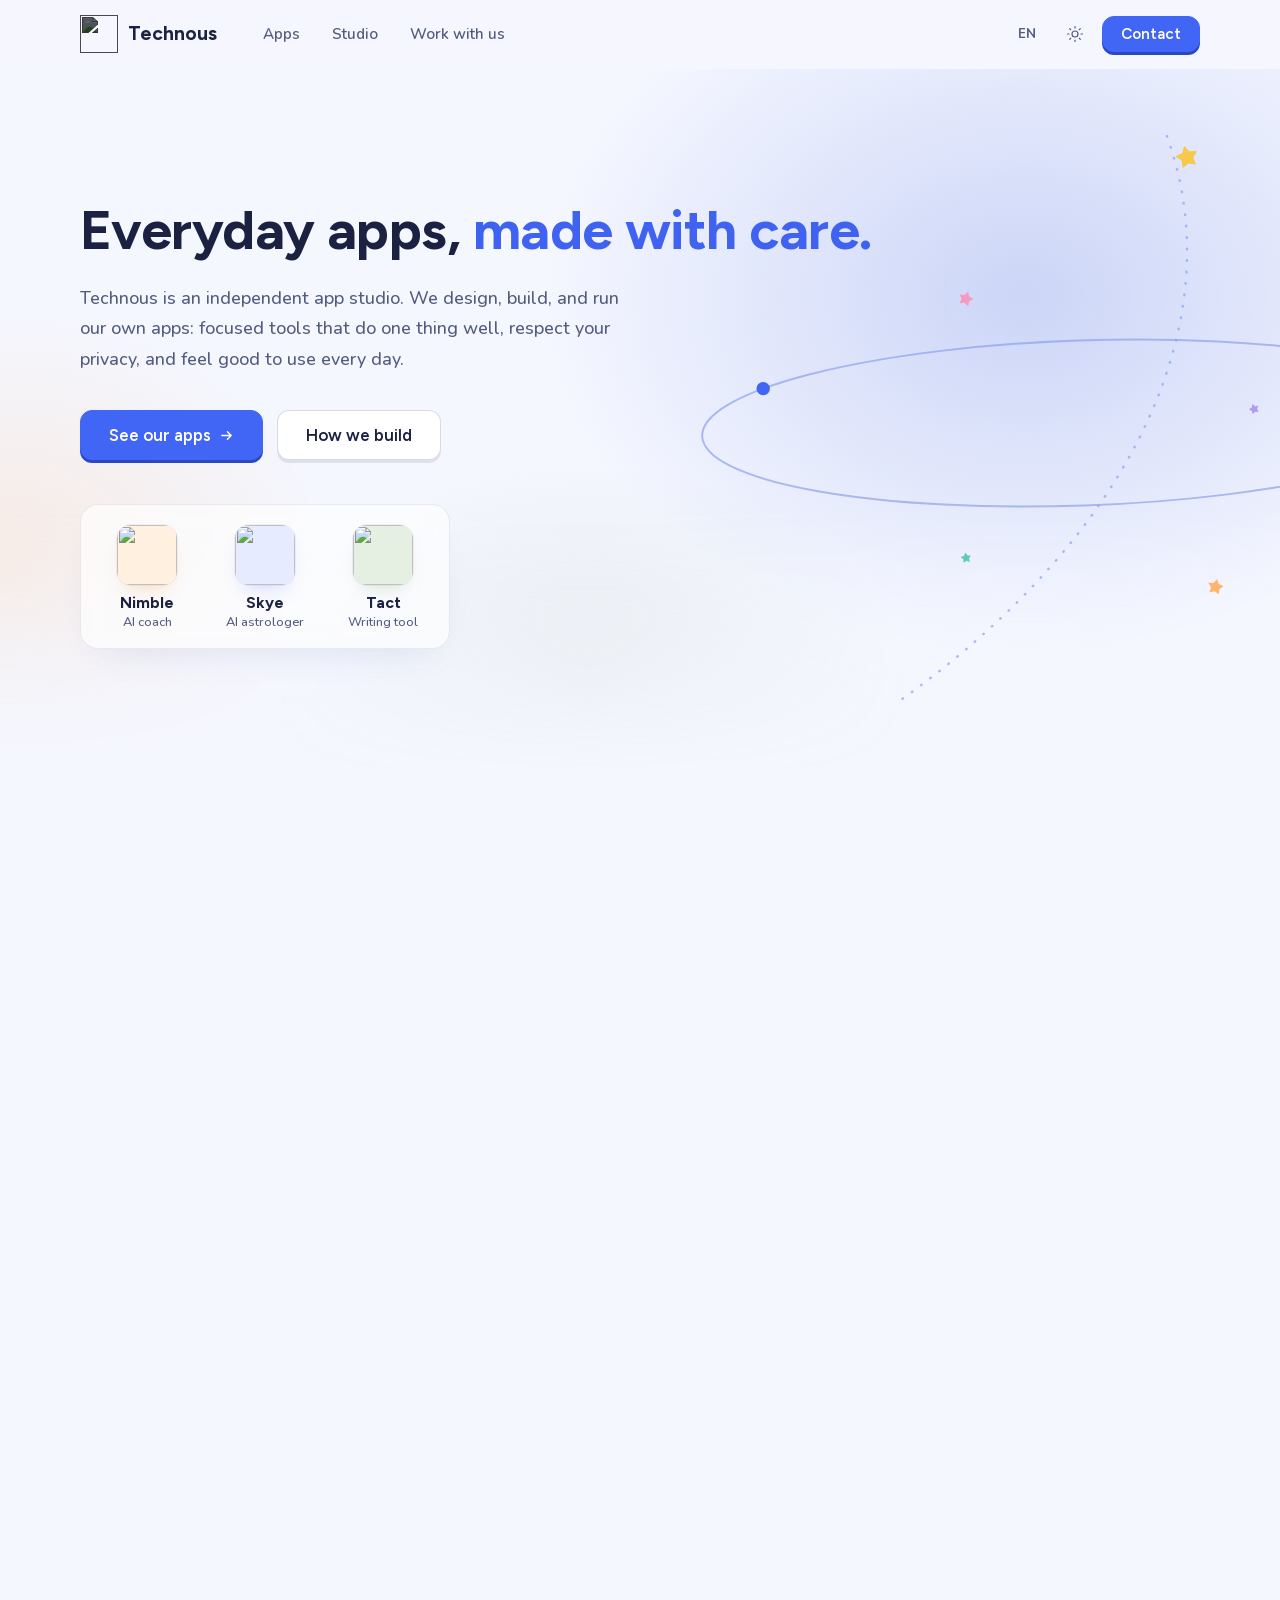
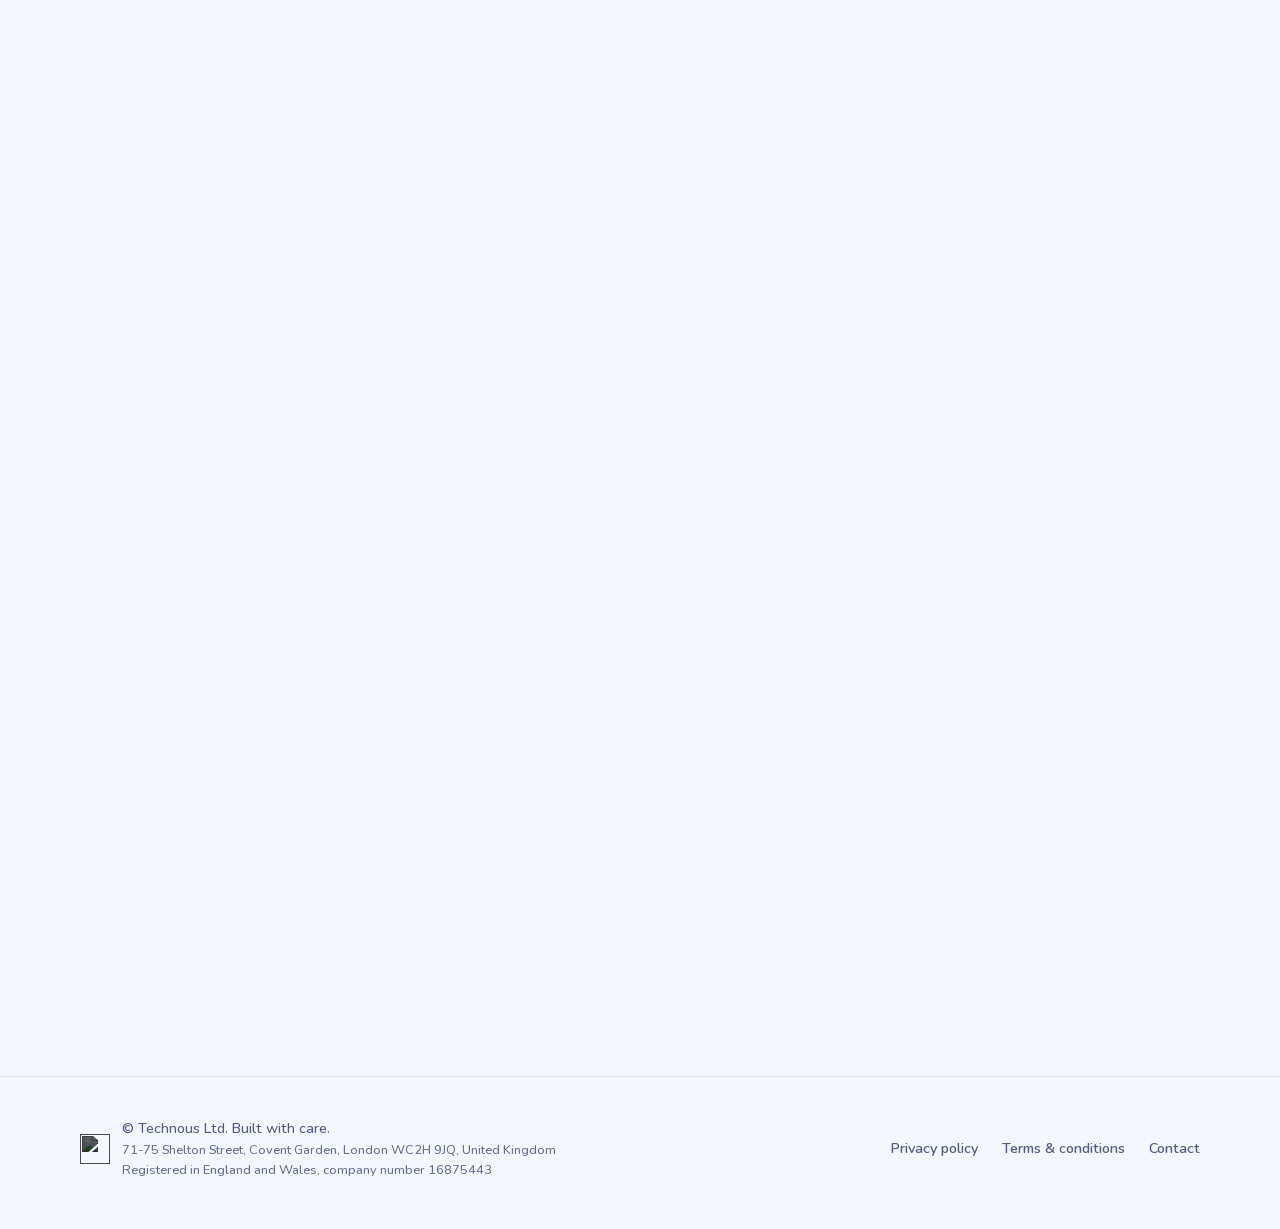
==== commit 9766c16f: "rounded five-point stars instead of sparkles" ====
--- a/index.html
+++ b/index.html
@@ -196,9 +196,9 @@
           d="M-0.6 -7.6Q0 -8.7 0.6 -7.6L2.6 -3.8Q2.9 -3.1 3.7 -3L7.9 -2.3Q9.1 -2 8.3 -1.1L5.3 1.9Q4.8 2.5 4.9 3.2L5.5 7.4Q5.6 8.7 4.5 8.1L0.7 6.2Q0 5.9 -0.7 6.2L-4.5 8.1Q-5.6 8.7 -5.5 7.4L-4.9 3.2Q-4.8 2.5 -5.3 1.9L-8.3 -1.1Q-9.1 -2 -7.9 -2.3L-3.7 -3Q-2.9 -3.1 -2.6 -3.8Z"></path>
         <path class="sparkle mint" transform="translate(300 440) rotate(-8) scale(0.6)"
           d="M-0.6 -7.6Q0 -8.7 0.6 -7.6L2.6 -3.8Q2.9 -3.1 3.7 -3L7.9 -2.3Q9.1 -2 8.3 -1.1L5.3 1.9Q4.8 2.5 4.9 3.2L5.5 7.4Q5.6 8.7 4.5 8.1L0.7 6.2Q0 5.9 -0.7 6.2L-4.5 8.1Q-5.6 8.7 -5.5 7.4L-4.9 3.2Q-4.8 2.5 -5.3 1.9L-8.3 -1.1Q-9.1 -2 -7.9 -2.3L-3.7 -3Q-2.9 -3.1 -2.6 -3.8Z"></path>
-        <path class="sparkle lilac" transform="translate(300 170) rotate(-18) scale(1.45)"
-          d="M5.96 0.66A6 6 0 1 0 -5.96 0.66A8.8 0.9 0 0 0 5.96 0.66ZM-4.26 4.23A6 6 0 0 0 4.26 4.23A12.4 4.5 0 0 1 -4.26 4.23ZM-11.55 0A11.55 3.65 0 1 0 11.55 0A11.55 3.65 0 1 0 -11.55 0ZM-9.65 0A9.65 1.75 0 1 1 9.65 0A9.65 1.75 0 1 1 -9.65 0Z"></path>
-        <path class="sparkle pink" transform="translate(600 285) rotate(-20) scale(0.6)"
+        <path class="sparkle pink" transform="translate(300 170) rotate(18) scale(0.85)"
+          d="M-0.6 -7.6Q0 -8.7 0.6 -7.6L2.6 -3.8Q2.9 -3.1 3.7 -3L7.9 -2.3Q9.1 -2 8.3 -1.1L5.3 1.9Q4.8 2.5 4.9 3.2L5.5 7.4Q5.6 8.7 4.5 8.1L0.7 6.2Q0 5.9 -0.7 6.2L-4.5 8.1Q-5.6 8.7 -5.5 7.4L-4.9 3.2Q-4.8 2.5 -5.3 1.9L-8.3 -1.1Q-9.1 -2 -7.9 -2.3L-3.7 -3Q-2.9 -3.1 -2.6 -3.8Z"></path>
+        <path class="sparkle lilac" transform="translate(600 285) rotate(-20) scale(0.6)"
           d="M-0.6 -7.6Q0 -8.7 0.6 -7.6L2.6 -3.8Q2.9 -3.1 3.7 -3L7.9 -2.3Q9.1 -2 8.3 -1.1L5.3 1.9Q4.8 2.5 4.9 3.2L5.5 7.4Q5.6 8.7 4.5 8.1L0.7 6.2Q0 5.9 -0.7 6.2L-4.5 8.1Q-5.6 8.7 -5.5 7.4L-4.9 3.2Q-4.8 2.5 -5.3 1.9L-8.3 -1.1Q-9.1 -2 -7.9 -2.3L-3.7 -3Q-2.9 -3.1 -2.6 -3.8Z"></path>
       </svg>
       <div class="hero-inner">
@@ -382,7 +382,7 @@
     </section>
 
     <section id="studio" class="section fade-in">
-      <svg class="star pink" width="16" height="16" viewBox="-12 -12 24 24" style="top: 92px; left: 44%; --s: 30px; rotate: -18deg;" aria-hidden="true"><path d="M5.96 0.66A6 6 0 1 0 -5.96 0.66A8.8 0.9 0 0 0 5.96 0.66ZM-4.26 4.23A6 6 0 0 0 4.26 4.23A12.4 4.5 0 0 1 -4.26 4.23ZM-11.55 0A11.55 3.65 0 1 0 11.55 0A11.55 3.65 0 1 0 -11.55 0ZM-9.65 0A9.65 1.75 0 1 1 9.65 0A9.65 1.75 0 1 1 -9.65 0Z"></path></svg>
+      <svg class="star pink" width="16" height="16" viewBox="-10 -10 20 20" style="top: 92px; left: 44%; --s: 15px; rotate: 14deg;" aria-hidden="true"><path d="M-0.6 -7.6Q0 -8.7 0.6 -7.6L2.6 -3.8Q2.9 -3.1 3.7 -3L7.9 -2.3Q9.1 -2 8.3 -1.1L5.3 1.9Q4.8 2.5 4.9 3.2L5.5 7.4Q5.6 8.7 4.5 8.1L0.7 6.2Q0 5.9 -0.7 6.2L-4.5 8.1Q-5.6 8.7 -5.5 7.4L-4.9 3.2Q-4.8 2.5 -5.3 1.9L-8.3 -1.1Q-9.1 -2 -7.9 -2.3L-3.7 -3Q-2.9 -3.1 -2.6 -3.8Z"></path></svg>
       <div class="section-header">
         <div>
           <div class="badge" data-i18n="studio.badge">Studio</div>
